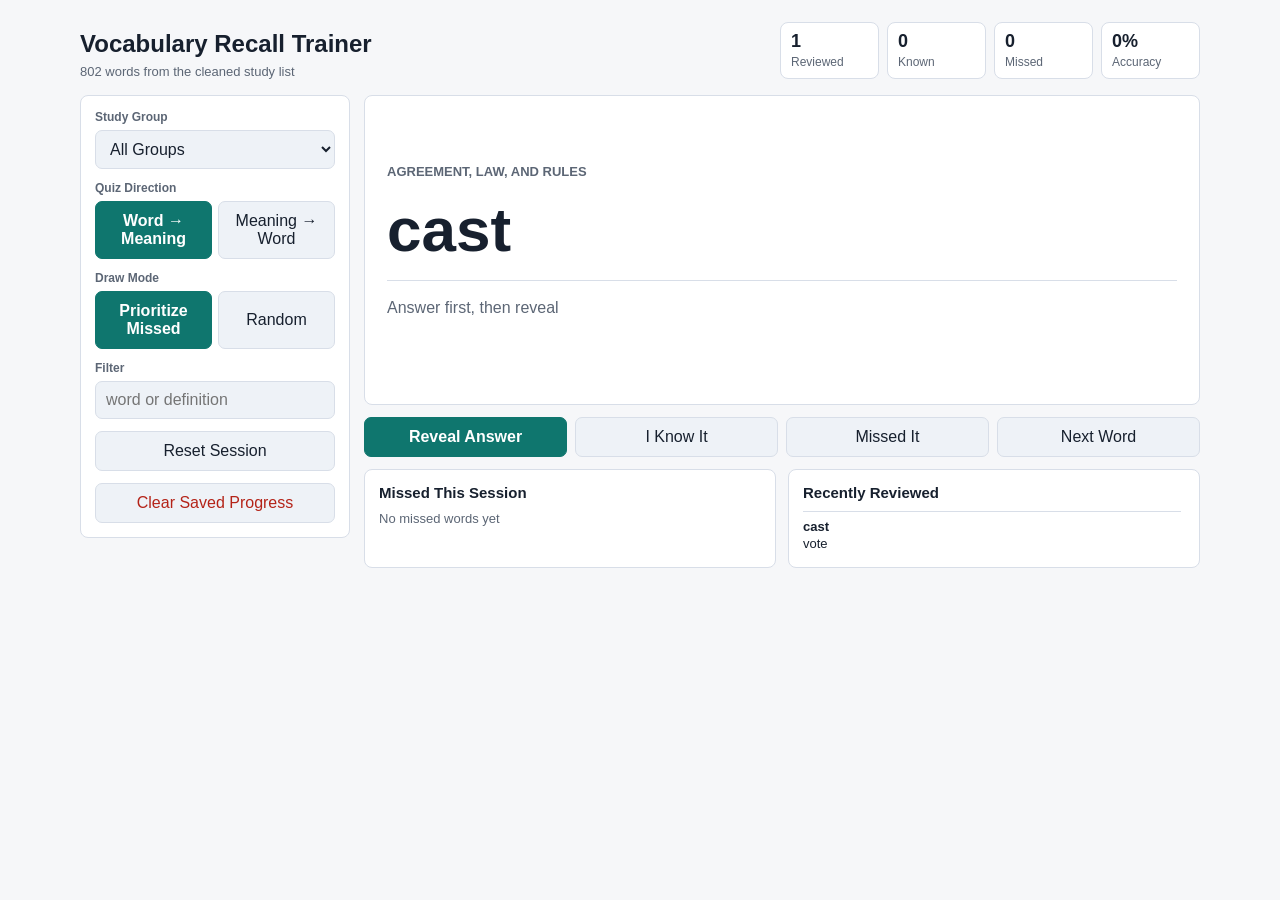
==== vocab-quiz.html @ c514a362 "Publish vocabulary recall trainer and link portfolio demo" ====
<!doctype html>
<html lang="en">
<head>
  <meta charset="utf-8">
  <meta name="viewport" content="width=device-width, initial-scale=1">
  <title>Vocabulary Recall Trainer</title>
  <style>
    :root {
      color-scheme: light dark;
      --bg: light-dark(#f6f7f9, #111318);
      --panel: light-dark(#ffffff, #191d24);
      --panel-2: light-dark(#eef2f7, #232936);
      --text: light-dark(#17202e, #edf1f7);
      --muted: light-dark(#5c6675, #a9b2c1);
      --border: light-dark(#d8dee8, #343c4c);
      --accent: light-dark(#0f766e, #2dd4bf);
      --accent-strong: light-dark(#115e59, #5eead4);
      --danger: light-dark(#b42318, #ff8a80);
      --ok: light-dark(#15803d, #86efac);
      font-family: Arial, Helvetica, sans-serif;
    }
    * { box-sizing: border-box; }
    body {
      margin: 0;
      background: var(--bg);
      color: var(--text);
      min-height: 100vh;
    }
    .app {
      width: min(1120px, calc(100vw - 28px));
      margin: 0 auto;
      padding: 22px 0 28px;
    }
    header {
      display: flex;
      align-items: end;
      justify-content: space-between;
      gap: 16px;
      margin-bottom: 16px;
    }
    h1 {
      margin: 0;
      font-size: 24px;
      line-height: 1.2;
      letter-spacing: 0;
    }
    .sub {
      margin-top: 5px;
      color: var(--muted);
      font-size: 13px;
    }
    .stats {
      display: grid;
      grid-template-columns: repeat(4, minmax(76px, 1fr));
      gap: 8px;
      min-width: min(420px, 100%);
    }
    .stat {
      background: var(--panel);
      border: 1px solid var(--border);
      border-radius: 8px;
      padding: 9px 10px;
    }
    .stat b {
      display: block;
      font-size: 18px;
      line-height: 1.1;
    }
    .stat span {
      display: block;
      margin-top: 3px;
      font-size: 12px;
      color: var(--muted);
    }
    .layout {
      display: grid;
      grid-template-columns: 270px 1fr;
      gap: 14px;
      align-items: start;
    }
    .panel {
      background: var(--panel);
      border: 1px solid var(--border);
      border-radius: 8px;
      padding: 14px;
    }
    .controls {
      display: grid;
      gap: 12px;
    }
    label {
      display: block;
      font-size: 12px;
      font-weight: 700;
      color: var(--muted);
      margin-bottom: 6px;
    }
    select, input {
      width: 100%;
      border: 1px solid var(--border);
      background: var(--panel-2);
      color: var(--text);
      border-radius: 7px;
      padding: 9px 10px;
      font: inherit;
    }
    .segmented {
      display: grid;
      grid-template-columns: 1fr 1fr;
      gap: 6px;
    }
    button {
      border: 1px solid var(--border);
      background: var(--panel-2);
      color: var(--text);
      border-radius: 7px;
      padding: 10px 12px;
      font: inherit;
      cursor: pointer;
      min-height: 40px;
    }
    button:hover { border-color: var(--accent); }
    button.active {
      background: var(--accent);
      border-color: var(--accent);
      color: #ffffff;
      font-weight: 700;
    }
    .primary {
      background: var(--accent);
      border-color: var(--accent);
      color: #ffffff;
      font-weight: 700;
    }
    .danger { color: var(--danger); }
    .good { color: var(--ok); }
    .quiz {
      min-height: 440px;
      display: grid;
      gap: 12px;
    }
    .card-main {
      background: var(--panel);
      border: 1px solid var(--border);
      border-radius: 8px;
      padding: 22px;
      min-height: 310px;
      display: grid;
      align-content: center;
      gap: 18px;
    }
    .group {
      color: var(--muted);
      font-size: 13px;
      font-weight: 700;
      text-transform: uppercase;
    }
    .prompt {
      font-size: clamp(30px, 6vw, 62px);
      line-height: 1.05;
      font-weight: 800;
      overflow-wrap: anywhere;
    }
    .prompt.definition {
      font-size: clamp(22px, 3.2vw, 34px);
      line-height: 1.25;
      font-weight: 760;
    }
    .answer {
      border-top: 1px solid var(--border);
      padding-top: 16px;
      color: var(--text);
      font-size: 22px;
      line-height: 1.35;
      min-height: 56px;
      overflow-wrap: anywhere;
    }
    .answer.hidden {
      color: var(--muted);
      font-size: 16px;
    }
    .actions {
      display: grid;
      grid-template-columns: repeat(4, 1fr);
      gap: 8px;
    }
    .history {
      display: grid;
      grid-template-columns: 1fr 1fr;
      gap: 12px;
    }
    .mini h2 {
      margin: 0 0 10px;
      font-size: 15px;
    }
    .list {
      display: grid;
      gap: 6px;
      max-height: 210px;
      overflow: auto;
      padding-right: 4px;
    }
    .item {
      border-top: 1px solid var(--border);
      padding-top: 6px;
      font-size: 13px;
      line-height: 1.35;
    }
    .item b { display: block; }
    .empty {
      color: var(--muted);
      font-size: 13px;
    }
    @media (max-width: 760px) {
      header { display: grid; }
      .stats { grid-template-columns: repeat(2, 1fr); }
      .layout { grid-template-columns: 1fr; }
      .actions { grid-template-columns: 1fr 1fr; }
      .history { grid-template-columns: 1fr; }
      .card-main { padding: 18px; }
    }
  </style>
</head>
<body>
  <main class="app">
    <header>
      <div>
        <h1>Vocabulary Recall Trainer</h1>
        <div class="sub"><span id="deckCount"></span> words from the cleaned study list</div>
      </div>
      <section class="stats" aria-label="Session stats">
        <div class="stat"><b id="seenCount">0</b><span>Reviewed</span></div>
        <div class="stat"><b id="knownCount">0</b><span>Known</span></div>
        <div class="stat"><b id="missedCount">0</b><span>Missed</span></div>
        <div class="stat"><b id="accuracy">0%</b><span>Accuracy</span></div>
      </section>
    </header>
    <section class="layout">
      <aside class="panel controls">
        <div>
          <label for="groupSelect">Study Group</label>
          <select id="groupSelect"></select>
        </div>
        <div>
          <label>Quiz Direction</label>
          <div class="segmented">
            <button type="button" id="modeWord" class="active">Word → Meaning</button>
            <button type="button" id="modeDef">Meaning → Word</button>
          </div>
        </div>
        <div>
          <label>Draw Mode</label>
          <div class="segmented">
            <button type="button" id="drawWeak" class="active">Prioritize Missed</button>
            <button type="button" id="drawRandom">Random</button>
          </div>
        </div>
        <div>
          <label for="searchBox">Filter</label>
          <input id="searchBox" type="search" placeholder="word or definition">
        </div>
        <button type="button" id="resetSession">Reset Session</button>
        <button type="button" id="resetMemory" class="danger">Clear Saved Progress</button>
      </aside>
      <section class="quiz">
        <article class="card-main" aria-live="polite">
          <div class="group" id="currentGroup"></div>
          <div class="prompt" id="promptText"></div>
          <div class="answer hidden" id="answerText">Answer first, then reveal</div>
        </article>
        <div class="actions">
          <button type="button" id="showAnswer" class="primary">Reveal Answer</button>
          <button type="button" id="knowBtn">I Know It</button>
          <button type="button" id="missBtn">Missed It</button>
          <button type="button" id="nextBtn">Next Word</button>
        </div>
        <section class="history">
          <div class="panel mini">
            <h2>Missed This Session</h2>
            <div class="list" id="missedList"></div>
          </div>
          <div class="panel mini">
            <h2>Recently Reviewed</h2>
            <div class="list" id="recentList"></div>
          </div>
        </section>
      </section>
    </section>
  </main>
  <script>
    const WORDS = [{"group":"Agreement, Law, And Rules","word":"accommodation","definition":"compromise","original":""},{"group":"Agreement, Law, And Rules","word":"acquit","definition":"declare not guilty","original":""},{"group":"Agreement, Law, And Rules","word":"approbation","definition":"approval; praise","original":""},{"group":"Agreement, Law, And Rules","word":"breach","definition":"disobey","original":""},{"group":"Agreement, Law, And Rules","word":"cast","definition":"vote","original":""},{"group":"Agreement, Law, And Rules","word":"concede","definition":"admit","original":""},{"group":"Agreement, Law, And Rules","word":"condone","definition":"forgive","original":""},{"group":"Agreement, Law, And Rules","word":"consensus","definition":"general agreement","original":""},{"group":"Agreement, Law, And Rules","word":"default","definition":"failure to act; preset option","original":""},{"group":"Agreement, Law, And Rules","word":"enactment","definition":"passing into law; performance","original":""},{"group":"Agreement, Law, And Rules","word":"illicit","definition":"illegal","original":""},{"group":"Agreement, Law, And Rules","word":"infraction","definition":"violation; breach","original":""},{"group":"Agreement, Law, And Rules","word":"levy","definition":"impose or collect a tax","original":""},{"group":"Agreement, Law, And Rules","word":"mandate","definition":"official order; authority","original":""},{"group":"Agreement, Law, And Rules","word":"perpetrate","definition":"commit crime","original":""},{"group":"Agreement, Law, And Rules","word":"prescribe","definition":"order; recommend officially","original":""},{"group":"Agreement, Law, And Rules","word":"ratify","definition":"formally approve","original":""},{"group":"Agreement, Law, And Rules","word":"reprieve","definition":"temporary relief; delay of punishment","original":""},{"group":"Agreement, Law, And Rules","word":"seditious","definition":"inciting rebellion","original":""},{"group":"Agreement, Law, And Rules","word":"signatory","definition":"signer","original":""},{"group":"Agreement, Law, And Rules","word":"suffrage","definition":"voting right","original":""},{"group":"Agreement, Law, And Rules","word":"transgression","definition":"violation; offense","original":""},{"group":"Agreement, Law, And Rules","word":"treason","definition":"betrayal of one's country","original":""},{"group":"Agreement, Law, And Rules","word":"warrant","definition":"justify; authorization","original":""},{"group":"Appearance, Sound, And Senses","word":"bosom","definition":"chest","original":""},{"group":"Appearance, Sound, And Senses","word":"brow","definition":"forehead; edge of a hill","original":""},{"group":"Appearance, Sound, And Senses","word":"countenance","definition":"face","original":""},{"group":"Appearance, Sound, And Senses","word":"dainty","definition":"delicate and tiny","original":""},{"group":"Appearance, Sound, And Senses","word":"deface","definition":"destroy face","original":""},{"group":"Appearance, Sound, And Senses","word":"delectable","definition":"delicious","original":""},{"group":"Appearance, Sound, And Senses","word":"downy","definition":"fluffy","original":""},{"group":"Appearance, Sound, And Senses","word":"dulcet","definition":"melodic","original":""},{"group":"Appearance, Sound, And Senses","word":"dusky","definition":"dim","original":""},{"group":"Appearance, Sound, And Senses","word":"fragrant","definition":"redolent","original":""},{"group":"Appearance, Sound, And Senses","word":"lurid","definition":"shocking; sensational; vivid","original":""},{"group":"Appearance, Sound, And Senses","word":"olfactory","definition":"about nose","original":""},{"group":"Appearance, Sound, And Senses","word":"palpable","definition":"perceivable","original":""},{"group":"Appearance, Sound, And Senses","word":"pungent","definition":"sharp-smelling or sharp-tasting","original":""},{"group":"Appearance, Sound, And Senses","word":"shaggy","definition":"fluffy/untidy","original":""},{"group":"Appearance, Sound, And Senses","word":"sonorous","definition":"deep and resonant","original":""},{"group":"Appearance, Sound, And Senses","word":"spindly","definition":"long, thin, and weak","original":""},{"group":"Appearance, Sound, And Senses","word":"striking","definition":"attractive","original":""},{"group":"Appearance, Sound, And Senses","word":"stroke","definition":"try/touch/draw","original":""},{"group":"Appearance, Sound, And Senses","word":"subtle","definition":"delicate; not obvious","original":""},{"group":"Appearance, Sound, And Senses","word":"tactile","definition":"tangible","original":""},{"group":"Appearance, Sound, And Senses","word":"telegenic","definition":"attractive on television","original":""},{"group":"Appearance, Sound, And Senses","word":"viscous","definition":"sticky","original":""},{"group":"Character And Behavior","word":"appropriate","definition":"suitable; take for one's own","original":""},{"group":"Character And Behavior","word":"apt","definition":"likely; suitable","original":""},{"group":"Character And Behavior","word":"bedraggled","definition":"wet, limp, and untidy","original":""},{"group":"Character And Behavior","word":"boorish","definition":"rude","original":""},{"group":"Character And Behavior","word":"candor","definition":"honesty; frankness","original":""},{"group":"Character And Behavior","word":"capricious","definition":"random","original":""},{"group":"Character And Behavior","word":"cavalier","definition":"dismissive; offhand","original":""},{"group":"Character And Behavior","word":"complacent","definition":"self-satisfied; uncritically confident","original":""},{"group":"Character And Behavior","word":"conscientious","definition":"responsible","original":""},{"group":"Character And Behavior","word":"docile","definition":"easily managed; submissive","original":""},{"group":"Character And Behavior","word":"fallacy","definition":"fault","original":""},{"group":"Character And Behavior","word":"foible","definition":"fault","original":""},{"group":"Character And Behavior","word":"forthrightness","definition":"directness; honesty","original":""},{"group":"Character And Behavior","word":"gallant","definition":"brave","original":""},{"group":"Character And Behavior","word":"haphazard","definition":"random; disorderly","original":""},{"group":"Character And Behavior","word":"intrepid","definition":"brave","original":""},{"group":"Character And Behavior","word":"obdurate","definition":"stubborn","original":""},{"group":"Character And Behavior","word":"offhand","definition":"casual","original":""},{"group":"Character And Behavior","word":"pesky","definition":"annoying","original":""},{"group":"Character And Behavior","word":"pragmatic","definition":"practical","original":""},{"group":"Character And Behavior","word":"punctilious","definition":"meticulous","original":""},{"group":"Character And Behavior","word":"rash","definition":"reckless; skin eruption","original":""},{"group":"Character And Behavior","word":"recalcitrant","definition":"stubbornly resistant","original":""},{"group":"Character And Behavior","word":"reticent","definition":"reserved; quiet","original":""},{"group":"Character And Behavior","word":"self-effacement","definition":"humble","original":""},{"group":"Character And Behavior","word":"sensible","definition":"practical; reasonable","original":""},{"group":"Character And Behavior","word":"slovenly","definition":"untidy","original":""},{"group":"Character And Behavior","word":"stalwart","definition":"reliable","original":""},{"group":"Character And Behavior","word":"supercilious","definition":"arrogant","original":""},{"group":"Character And Behavior","word":"tenable","definition":"defensible; reasonable","original":""},{"group":"Character And Behavior","word":"torpid","definition":"sluggish","original":""},{"group":"Character And Behavior","word":"valiant","definition":"brave","original":""},{"group":"Criticism, Mockery, And Conflict","word":"animosity","definition":"enmity","original":""},{"group":"Criticism, Mockery, And Conflict","word":"banter","definition":"joke","original":""},{"group":"Criticism, Mockery, And Conflict","word":"brawl","definition":"fight","original":""},{"group":"Criticism, Mockery, And Conflict","word":"castigate","definition":"criticize","original":""},{"group":"Criticism, Mockery, And Conflict","word":"caustic","definition":"corrode/mean","original":""},{"group":"Criticism, Mockery, And Conflict","word":"censure","definition":"blame","original":""},{"group":"Criticism, Mockery, And Conflict","word":"decry","definition":"denounce","original":""},{"group":"Criticism, Mockery, And Conflict","word":"denigrate","definition":"belittle","original":""},{"group":"Criticism, Mockery, And Conflict","word":"deride","definition":"mock","original":""},{"group":"Criticism, Mockery, And Conflict","word":"detractor","definition":"critic; disparager","original":""},{"group":"Criticism, Mockery, And Conflict","word":"disparage","definition":"belittle","original":""},{"group":"Criticism, Mockery, And Conflict","word":"dwarf","definition":"belittle","original":""},{"group":"Criticism, Mockery, And Conflict","word":"feud","definition":"hatred","original":""},{"group":"Criticism, Mockery, And Conflict","word":"nemesis","definition":"opponent","original":""},{"group":"Criticism, Mockery, And Conflict","word":"pan","definition":"criticize","original":""},{"group":"Criticism, Mockery, And Conflict","word":"parody","definition":"mimic","original":""},{"group":"Criticism, Mockery, And Conflict","word":"pun","definition":"two in one","original":""},{"group":"Criticism, Mockery, And Conflict","word":"rebuke","definition":"reprimand/blame","original":""},{"group":"Criticism, Mockery, And Conflict","word":"repulse","definition":"drive back; disgust","original":""},{"group":"Criticism, Mockery, And Conflict","word":"satire","definition":"sarcastic","original":""},{"group":"Criticism, Mockery, And Conflict","word":"scathing","definition":"harsh; severe","original":""},{"group":"Criticism, Mockery, And Conflict","word":"sordid","definition":"dirty; morally low","original":""},{"group":"Criticism, Mockery, And Conflict","word":"stricture","definition":"restriction; severe criticism","original":""},{"group":"Deceit, Secrecy, And Artificiality","word":"artifice","definition":"contrivance","original":""},{"group":"Deceit, Secrecy, And Artificiality","word":"belie","definition":"contradict; give a false impression","original":""},{"group":"Deceit, Secrecy, And Artificiality","word":"bionic","definition":"artificial device to simulate animal biology","original":""},{"group":"Deceit, Secrecy, And Artificiality","word":"clandestine","definition":"secretive","original":""},{"group":"Deceit, Secrecy, And Artificiality","word":"contrived","definition":"artificial; forced","original":"contived"},{"group":"Deceit, Secrecy, And Artificiality","word":"counterfeit","definition":"fake","original":""},{"group":"Deceit, Secrecy, And Artificiality","word":"devious","definition":"sly","original":""},{"group":"Deceit, Secrecy, And Artificiality","word":"dupe","definition":"trick; deceive","original":""},{"group":"Deceit, Secrecy, And Artificiality","word":"feign","definition":"fake","original":""},{"group":"Deceit, Secrecy, And Artificiality","word":"fictitious","definition":"fictional","original":""},{"group":"Deceit, Secrecy, And Artificiality","word":"finesse","definition":"trick","original":"finess"},{"group":"Deceit, Secrecy, And Artificiality","word":"forge","definition":"fake","original":""},{"group":"Deceit, Secrecy, And Artificiality","word":"gimmick","definition":"trick; attention-getting device","original":""},{"group":"Deceit, Secrecy, And Artificiality","word":"guile","definition":"deceitful cleverness","original":""},{"group":"Deceit, Secrecy, And Artificiality","word":"hoax","definition":"lie","original":""},{"group":"Deceit, Secrecy, And Artificiality","word":"knack","definition":"trick","original":""},{"group":"Deceit, Secrecy, And Artificiality","word":"spurious","definition":"fake","original":""},{"group":"Deceit, Secrecy, And Artificiality","word":"surreptitious","definition":"secretly","original":""},{"group":"Deceit, Secrecy, And Artificiality","word":"ulterior","definition":"hidden","original":""},{"group":"Deceit, Secrecy, And Artificiality","word":"weep","definition":"fake weep","original":"beweep"},{"group":"Desire, Appeal, And Motivation","word":"allure","definition":"attract","original":""},{"group":"Desire, Appeal, And Motivation","word":"beckon","definition":"summon","original":""},{"group":"Desire, Appeal, And Motivation","word":"covet","definition":"want","original":""},{"group":"Desire, Appeal, And Motivation","word":"enthralling","definition":"attracting","original":""},{"group":"Desire, Appeal, And Motivation","word":"entice","definition":"attract","original":""},{"group":"Desire, Appeal, And Motivation","word":"entreat","definition":"beg","original":""},{"group":"Desire, Appeal, And Motivation","word":"exhilarate","definition":"excite","original":""},{"group":"Desire, Appeal, And Motivation","word":"impetus","definition":"motivation","original":""},{"group":"Desire, Appeal, And Motivation","word":"implore","definition":"beg","original":""},{"group":"Desire, Appeal, And Motivation","word":"mesmerizing","definition":"attracting","original":""},{"group":"Desire, Appeal, And Motivation","word":"prime","definition":"stimulate","original":""},{"group":"Desire, Appeal, And Motivation","word":"spur","definition":"stimulate","original":""},{"group":"Desire, Appeal, And Motivation","word":"whet","definition":"sharpen; stimulate","original":""},{"group":"Desire, Appeal, And Motivation","word":"yearn","definition":"longing","original":""},{"group":"Emotion And Temperament","word":"allay","definition":"calm; relieve","original":""},{"group":"Emotion And Temperament","word":"ardent","definition":"passionate; fervent","original":""},{"group":"Emotion And Temperament","word":"bliss","definition":"happiness; pleasure","original":""},{"group":"Emotion And Temperament","word":"consternation","definition":"fear","original":""},{"group":"Emotion And Temperament","word":"convivial","definition":"joyful","original":""},{"group":"Emotion And Temperament","word":"daze","definition":"zone out","original":""},{"group":"Emotion And Temperament","word":"demonstrative","definition":"openly showing feeling","original":""},{"group":"Emotion And Temperament","word":"discontent","definition":"dissatisfied","original":""},{"group":"Emotion And Temperament","word":"dishearten","definition":"disappoint","original":""},{"group":"Emotion And Temperament","word":"equanimity","definition":"calm","original":""},{"group":"Emotion And Temperament","word":"fervent","definition":"passionate","original":""},{"group":"Emotion And Temperament","word":"foreboding","definition":"sense of coming trouble","original":""},{"group":"Emotion And Temperament","word":"gratification","definition":"satisfaction; pleasure","original":""},{"group":"Emotion And Temperament","word":"grogginess","definition":"drowsiness; dazed feeling","original":""},{"group":"Emotion And Temperament","word":"instill","definition":"gradually implant an idea or feeling","original":""},{"group":"Emotion And Temperament","word":"jaded","definition":"tired","original":""},{"group":"Emotion And Temperament","word":"livid","definition":"furious","original":""},{"group":"Emotion And Temperament","word":"mirth","definition":"happiness","original":""},{"group":"Emotion And Temperament","word":"penitent","definition":"repentant; remorseful","original":""},{"group":"Emotion And Temperament","word":"qualm","definition":"worry","original":""},{"group":"Emotion And Temperament","word":"reverence","definition":"awe","original":""},{"group":"Emotion And Temperament","word":"ruefully","definition":"sadly","original":""},{"group":"Emotion And Temperament","word":"sentiment","definition":"point of view/emotion","original":""},{"group":"Emotion And Temperament","word":"solace","definition":"comfort","original":""},{"group":"Emotion And Temperament","word":"stupor","definition":"coma","original":""},{"group":"Emotion And Temperament","word":"temperament","definition":"disposition","original":""},{"group":"Emotion And Temperament","word":"tinge","definition":"slight trace of color or feeling","original":""},{"group":"Emotion And Temperament","word":"weary","definition":"tired","original":""},{"group":"Emotion And Temperament","word":"wretched","definition":"sad","original":""},{"group":"Emotion And Temperament","word":"zeal","definition":"passion","original":""},{"group":"General Study Words","word":"adverse","definition":"disadvantageous","original":""},{"group":"General Study Words","word":"agent","definition":"active substance; representative","original":""},{"group":"General Study Words","word":"akin","definition":"similar","original":""},{"group":"General Study Words","word":"assimilate","definition":"absorb; integrate","original":""},{"group":"General Study Words","word":"averse","definition":"strongly opposed","original":""},{"group":"General Study Words","word":"balmy","definition":"gentle","original":""},{"group":"General Study Words","word":"banal","definition":"ordinary; clichéd","original":""},{"group":"General Study Words","word":"bask","definition":"shower/enjoy","original":""},{"group":"General Study Words","word":"behold","definition":"see","original":""},{"group":"General Study Words","word":"benign","definition":"gentle","original":""},{"group":"General Study Words","word":"bland","definition":"boring","original":""},{"group":"General Study Words","word":"blatantly","definition":"openly; obviously","original":""},{"group":"General Study Words","word":"blemish","definition":"taint","original":""},{"group":"General Study Words","word":"boast","definition":"brag; possess proudly","original":""},{"group":"General Study Words","word":"bound","definition":"heading toward; certain to","original":""},{"group":"General Study Words","word":"captivity","definition":"locked","original":""},{"group":"General Study Words","word":"categorical","definition":"absolute","original":""},{"group":"General Study Words","word":"catharsis","definition":"emotional release","original":""},{"group":"General Study Words","word":"cathartic","definition":"emotionally cleansing; purgative","original":"catharic"},{"group":"General Study Words","word":"cede","definition":"relinquish","original":""},{"group":"General Study Words","word":"chafe","definition":"rub painfully; irritate","original":""},{"group":"General Study Words","word":"coagulate","definition":"freeze","original":""},{"group":"General Study Words","word":"compact","definition":"tightly connected","original":""},{"group":"General Study Words","word":"concerted","definition":"coordinated; jointly planned","original":""},{"group":"General Study Words","word":"conciliatory","definition":"intended to placate","original":"concillatory"},{"group":"General Study Words","word":"courtship","definition":"wooing","original":""},{"group":"General Study Words","word":"crisscross","definition":"crossmoving","original":""},{"group":"General Study Words","word":"crude","definition":"raw","original":""},{"group":"General Study Words","word":"cuisine","definition":"style of cooking","original":""},{"group":"General Study Words","word":"daunting","definition":"frightening","original":""},{"group":"General Study Words","word":"deed","definition":"action","original":""},{"group":"General Study Words","word":"demur","definition":"argue against","original":""},{"group":"General Study Words","word":"depression","definition":"pit","original":""},{"group":"General Study Words","word":"derivative","definition":"imitative; derived from another source","original":"derivtive"},{"group":"General Study Words","word":"descry","definition":"see","original":""},{"group":"General Study Words","word":"desultory","definition":"aimless","original":""},{"group":"General Study Words","word":"deter","definition":"scare","original":""},{"group":"General Study Words","word":"diabolical","definition":"devil-like","original":""},{"group":"General Study Words","word":"diametrically","definition":"oppositely","original":""},{"group":"General Study Words","word":"disconcerting","definition":"unnerving/perplexing","original":""},{"group":"General Study Words","word":"disinterested","definition":"fair","original":""},{"group":"General Study Words","word":"disparate","definition":"different","original":""},{"group":"General Study Words","word":"dissension","definition":"disagreement; conflict","original":"dissention"},{"group":"General Study Words","word":"dissenter","definition":"one who disagrees","original":""},{"group":"General Study Words","word":"distinction","definition":"difference","original":""},{"group":"General Study Words","word":"douse","definition":"extinguish","original":""},{"group":"General Study Words","word":"downplay","definition":"make seem less important","original":""},{"group":"General Study Words","word":"doze","definition":"nap","original":""},{"group":"General Study Words","word":"dreadful","definition":"frightening","original":""},{"group":"General Study Words","word":"drowse","definition":"doze","original":""},{"group":"General Study Words","word":"dully","definition":"in a dull manner","original":""},{"group":"General Study Words","word":"duly","definition":"appropriately","original":""},{"group":"General Study Words","word":"eccentric","definition":"strange; unusual","original":""},{"group":"General Study Words","word":"eclectic","definition":"deriving ideas from a wide range","original":""},{"group":"General Study Words","word":"eclipse","definition":"dim","original":""},{"group":"General Study Words","word":"elapse","definition":"flow","original":""},{"group":"General Study Words","word":"encroachment","definition":"gradual intrusion","original":"enroachment"},{"group":"General Study Words","word":"enliven","definition":"make interesting","original":""},{"group":"General Study Words","word":"ensconce","definition":"settle","original":""},{"group":"General Study Words","word":"episodic","definition":"occurring in episodes","original":""},{"group":"General Study Words","word":"epitomize","definition":"typical","original":"eptomize"},{"group":"General Study Words","word":"esoteric","definition":"abstruse/profound","original":""},{"group":"General Study Words","word":"estrangement","definition":"isolate/exclude","original":""},{"group":"General Study Words","word":"ethos","definition":"spirit","original":""},{"group":"General Study Words","word":"evince","definition":"show clearly","original":""},{"group":"General Study Words","word":"evocative","definition":"bringing memories or feelings to mind","original":""},{"group":"General Study Words","word":"exacting","definition":"demanding; strict","original":""},{"group":"General Study Words","word":"exile","definition":"banish","original":""},{"group":"General Study Words","word":"exorbitant","definition":"too high","original":""},{"group":"General Study Words","word":"explicable","definition":"explainable","original":""},{"group":"General Study Words","word":"exponent","definition":"proponent","original":""},{"group":"General Study Words","word":"extort","definition":"ransom","original":""},{"group":"General Study Words","word":"extraneous","definition":"irrelevant","original":""},{"group":"General Study Words","word":"extravagant","definition":"excessive; wasteful","original":""},{"group":"General Study Words","word":"facetious","definition":"joking","original":""},{"group":"General Study Words","word":"fateful","definition":"momentous","original":""},{"group":"General Study Words","word":"feat","definition":"achievement","original":""},{"group":"General Study Words","word":"fecal","definition":"relating to feces","original":""},{"group":"General Study Words","word":"felicitous","definition":"fitting","original":""},{"group":"General Study Words","word":"foreground","definition":"emphasize","original":""},{"group":"General Study Words","word":"forgo","definition":"waive","original":""},{"group":"General Study Words","word":"founder","definition":"fail/drown","original":""},{"group":"General Study Words","word":"frigid","definition":"very cold; unemotional","original":""},{"group":"General Study Words","word":"frivolous","definition":"lacking seriousness","original":""},{"group":"General Study Words","word":"fume","definition":"vapor; rage","original":""},{"group":"General Study Words","word":"garner","definition":"glean","original":""},{"group":"General Study Words","word":"generic","definition":"general; not specific","original":""},{"group":"General Study Words","word":"grandiose","definition":"ostentatious/pompous","original":""},{"group":"General Study Words","word":"granted","definition":"although","original":""},{"group":"General Study Words","word":"groom","definition":"tidy up","original":""},{"group":"General Study Words","word":"grudgingly","definition":"unwillingly/reluctantcly","original":""},{"group":"General Study Words","word":"gush","definition":"flood","original":""},{"group":"General Study Words","word":"harbinger","definition":"omen","original":""},{"group":"General Study Words","word":"heed","definition":"attention/conform","original":""},{"group":"General Study Words","word":"hermit","definition":"hider","original":""},{"group":"General Study Words","word":"hew","definition":"cut/carve","original":""},{"group":"General Study Words","word":"hew out","definition":"create","original":""},{"group":"General Study Words","word":"holistic","definition":"overall","original":""},{"group":"General Study Words","word":"hone","definition":"sharpen","original":""},{"group":"General Study Words","word":"hush","definition":"quiet","original":""},{"group":"General Study Words","word":"idiosyncratic","definition":"unique","original":""},{"group":"General Study Words","word":"imbibe","definition":"absorb","original":""},{"group":"General Study Words","word":"immaterial","definition":"unimportant","original":""},{"group":"General Study Words","word":"impervious","definition":"not affected by; not allowing through","original":""},{"group":"General Study Words","word":"implausible","definition":"unbelievable","original":""},{"group":"General Study Words","word":"importunate","definition":"annoyingly persistent","original":""},{"group":"General Study Words","word":"impugn","definition":"doubt","original":""},{"group":"General Study Words","word":"impulsive","definition":"rushing","original":""},{"group":"General Study Words","word":"inadvertently","definition":"unintentionally","original":""},{"group":"General Study Words","word":"inarticulate","definition":"speak unclearly","original":""},{"group":"General Study Words","word":"inception","definition":"start","original":""},{"group":"General Study Words","word":"incessantly","definition":"continuously","original":""},{"group":"General Study Words","word":"indisputable","definition":"undebatable","original":""},{"group":"General Study Words","word":"induction","definition":"formal introduction; inference","original":""},{"group":"General Study Words","word":"ineluctable","definition":"unavoidable","original":""},{"group":"General Study Words","word":"inexorably","definition":"heartlessly/unstoppable","original":""},{"group":"General Study Words","word":"infuse","definition":"fill in","original":""},{"group":"General Study Words","word":"ingenuity","definition":"creativity","original":""},{"group":"General Study Words","word":"ingenuous","definition":"naïve","original":""},{"group":"General Study Words","word":"inherently","definition":"in nature","original":""},{"group":"General Study Words","word":"inquisitive","definition":"curious","original":""},{"group":"General Study Words","word":"instigator","definition":"stimulator","original":""},{"group":"General Study Words","word":"insular","definition":"isolate","original":""},{"group":"General Study Words","word":"intact","definition":"complete","original":""},{"group":"General Study Words","word":"inter","definition":"bury","original":""},{"group":"General Study Words","word":"intercede","definition":"mediate","original":""},{"group":"General Study Words","word":"interject","definition":"interrupt with a remark","original":""},{"group":"General Study Words","word":"interpolate","definition":"insert; estimate between known points","original":""},{"group":"General Study Words","word":"intoxication","definition":"drunkenness; strong excitement","original":""},{"group":"General Study Words","word":"intrinsic","definition":"born with","original":""},{"group":"General Study Words","word":"inure","definition":"become accustomed to","original":""},{"group":"General Study Words","word":"irritable","definition":"easy to get angry","original":""},{"group":"General Study Words","word":"jibe","definition":"agree; fit; mocking remark","original":""},{"group":"General Study Words","word":"kindred","definition":"similar","original":""},{"group":"General Study Words","word":"lank","definition":"skinny","original":""},{"group":"General Study Words","word":"lap","definition":"pat","original":""},{"group":"General Study Words","word":"lash","definition":"strike; whip; tie","original":""},{"group":"General Study Words","word":"latch","definition":"grasp","original":""},{"group":"General Study Words","word":"latent","definition":"potential","original":""},{"group":"General Study Words","word":"legislator","definition":"person who makes laws","original":""},{"group":"General Study Words","word":"lineament","definition":"distinctive feature; facial outline","original":""},{"group":"General Study Words","word":"listlessly","definition":"tiredly","original":""},{"group":"General Study Words","word":"lobby","definition":"persuade","original":""},{"group":"General Study Words","word":"lodging","definition":"temporal accommodation","original":""},{"group":"General Study Words","word":"loom","definition":"appear indistinctly; threaten","original":""},{"group":"General Study Words","word":"loquacious","definition":"elloquent","original":""},{"group":"General Study Words","word":"lore","definition":"myth","original":""},{"group":"General Study Words","word":"lush","definition":"exuberant","original":""},{"group":"General Study Words","word":"magnate","definition":"wealthy person","original":""},{"group":"General Study Words","word":"makeup","definition":"constitution","original":""},{"group":"General Study Words","word":"mania","definition":"frenzy","original":""},{"group":"General Study Words","word":"mannerism","definition":"habit","original":""},{"group":"General Study Words","word":"medial","definition":"middle","original":""},{"group":"General Study Words","word":"mercurial","definition":"variable","original":""},{"group":"General Study Words","word":"mettle","definition":"courage","original":""},{"group":"General Study Words","word":"mime","definition":"mimic","original":""},{"group":"General Study Words","word":"mimetic","definition":"mimic","original":""},{"group":"General Study Words","word":"minutely","definition":"carefully","original":""},{"group":"General Study Words","word":"mortify","definition":"embarrassed","original":""},{"group":"General Study Words","word":"motif","definition":"recurring idea or pattern","original":""},{"group":"General Study Words","word":"munificence","definition":"generosity","original":""},{"group":"General Study Words","word":"myopic","definition":"shortsighted; narrow-minded","original":""},{"group":"General Study Words","word":"nadir","definition":"lowest point","original":""},{"group":"General Study Words","word":"nascent","definition":"newly formed","original":""},{"group":"General Study Words","word":"nebulous","definition":"blurry","original":""},{"group":"General Study Words","word":"nondescript","definition":"normal","original":""},{"group":"General Study Words","word":"notably","definition":"especially","original":""},{"group":"General Study Words","word":"nuance","definition":"subtle difference","original":""},{"group":"General Study Words","word":"nuanced","definition":"carefully considered","original":""},{"group":"General Study Words","word":"nuisance","definition":"annoyance; bother","original":""},{"group":"General Study Words","word":"observant","definition":"watchful; attentive","original":""},{"group":"General Study Words","word":"obviate","definition":"make unnecessary","original":""},{"group":"General Study Words","word":"ostensibly","definition":"seemingly","original":""},{"group":"General Study Words","word":"outlandishly","definition":"oddly","original":""},{"group":"General Study Words","word":"outlook","definition":"point of view","original":""},{"group":"General Study Words","word":"overarching","definition":"comprehensive","original":""},{"group":"General Study Words","word":"overbearing","definition":"domineering","original":""},{"group":"General Study Words","word":"overblown","definition":"exaggerated","original":""},{"group":"General Study Words","word":"overlie","definition":"cover","original":""},{"group":"General Study Words","word":"oversee","definition":"invigilate","original":""},{"group":"General Study Words","word":"overwrought","definition":"over nervous","original":""},{"group":"General Study Words","word":"panacea","definition":"cure-all","original":""},{"group":"General Study Words","word":"paradigm","definition":"model; typical example","original":""},{"group":"General Study Words","word":"paragon","definition":"example","original":""},{"group":"General Study Words","word":"parochial","definition":"narrow","original":""},{"group":"General Study Words","word":"pastoral","definition":"countryside","original":"pastrol"},{"group":"General Study Words","word":"pathos","definition":"quality that evokes pity or sadness","original":""},{"group":"General Study Words","word":"paucity","definition":"lack","original":""},{"group":"General Study Words","word":"pedantic","definition":"nerdy","original":""},{"group":"General Study Words","word":"penchant","definition":"tendency","original":""},{"group":"General Study Words","word":"percolate","definition":"filter/osmosis","original":""},{"group":"General Study Words","word":"perfunctory","definition":"done with little care","original":""},{"group":"General Study Words","word":"persevere","definition":"persist","original":"perserve"},{"group":"General Study Words","word":"pertain","definition":"relate; apply","original":""},{"group":"General Study Words","word":"petrify","definition":"scared","original":""},{"group":"General Study Words","word":"pique","definition":"provoke","original":""},{"group":"General Study Words","word":"pitch","definition":"ground/throw","original":""},{"group":"General Study Words","word":"placate","definition":"appease","original":""},{"group":"General Study Words","word":"placebo","definition":"inactive treatment","original":""},{"group":"General Study Words","word":"plaint","definition":"complaint; lament","original":""},{"group":"General Study Words","word":"pledge","definition":"promise","original":""},{"group":"General Study Words","word":"poignant","definition":"deeply moving; touching","original":"poigant"},{"group":"General Study Words","word":"polymath","definition":"savant","original":""},{"group":"General Study Words","word":"posthumous","definition":"after death","original":""},{"group":"General Study Words","word":"potency","definition":"efficacy","original":""},{"group":"General Study Words","word":"potent","definition":"powerful","original":""},{"group":"General Study Words","word":"precedent","definition":"predated example","original":""},{"group":"General Study Words","word":"precipitate","definition":"cause suddenly; hasten","original":""},{"group":"General Study Words","word":"precipitous","definition":"steep","original":"precipitious"},{"group":"General Study Words","word":"precocious","definition":"premmatured","original":""},{"group":"General Study Words","word":"precursor","definition":"ancestor","original":""},{"group":"General Study Words","word":"preen","definition":"groom oneself; show off","original":""},{"group":"General Study Words","word":"prefatory","definition":"introductory; serving as a preface","original":"prefactory"},{"group":"General Study Words","word":"prefigure","definition":"foreshadow","original":""},{"group":"General Study Words","word":"premeditate","definition":"plan beforehand","original":"premediate"},{"group":"General Study Words","word":"preposterous","definition":"absurd","original":""},{"group":"General Study Words","word":"presage","definition":"omen","original":""},{"group":"General Study Words","word":"prescient","definition":"prophetic/farsighted","original":""},{"group":"General Study Words","word":"presumptuous","definition":"too bold; overstepping","original":""},{"group":"General Study Words","word":"primeval","definition":"primitive","original":"preimeval"},{"group":"General Study Words","word":"prodigal","definition":"wasteful","original":""},{"group":"General Study Words","word":"proffer","definition":"provide","original":""},{"group":"General Study Words","word":"project","definition":"predict","original":""},{"group":"General Study Words","word":"pronghorn","definition":"North American hoofed mammal","original":""},{"group":"General Study Words","word":"prosaic","definition":"boring/comman","original":""},{"group":"General Study Words","word":"prospect","definition":"potential","original":""},{"group":"General Study Words","word":"protrude","definition":"reach out","original":""},{"group":"General Study Words","word":"provincial","definition":"narrow-minded","original":""},{"group":"General Study Words","word":"prowl","definition":"sneak","original":""},{"group":"General Study Words","word":"queer","definition":"weird","original":""},{"group":"General Study Words","word":"quench","definition":"extinguish/douse","original":""},{"group":"General Study Words","word":"quintessential","definition":"typical","original":""},{"group":"General Study Words","word":"ramification","definition":"result","original":"ramificaition"},{"group":"General Study Words","word":"realm","definition":"domain","original":""},{"group":"General Study Words","word":"reckoning","definition":"calculating","original":""},{"group":"General Study Words","word":"recoup","definition":"regain/reimbursed","original":""},{"group":"General Study Words","word":"recreation","definition":"entertainment","original":""},{"group":"General Study Words","word":"register","definition":"show","original":""},{"group":"General Study Words","word":"relinquish","definition":"give up","original":"relingquish"},{"group":"General Study Words","word":"remediable","definition":"rectifiable","original":""},{"group":"General Study Words","word":"rendition","definition":"performance","original":""},{"group":"General Study Words","word":"renounce","definition":"give up","original":""},{"group":"General Study Words","word":"renunciation","definition":"give up","original":""},{"group":"General Study Words","word":"repine","definition":"complain; feel discontented","original":""},{"group":"General Study Words","word":"repose","definition":"rest","original":""},{"group":"General Study Words","word":"rescind","definition":"cancel","original":"recscind"},{"group":"General Study Words","word":"resigned","definition":"accepting something unpleasant","original":""},{"group":"General Study Words","word":"resourceful","definition":"clever; skillful","original":""},{"group":"General Study Words","word":"reverberate","definition":"echo","original":""},{"group":"General Study Words","word":"revolt","definition":"resist","original":""},{"group":"General Study Words","word":"righteousness","definition":"justice","original":""},{"group":"General Study Words","word":"rote","definition":"memorizing repetitively","original":""},{"group":"General Study Words","word":"salutary","definition":"beneficial; healthful","original":""},{"group":"General Study Words","word":"sanctuary","definition":"shield","original":"sancutuary"},{"group":"General Study Words","word":"sanguine","definition":"optimistic","original":""},{"group":"General Study Words","word":"saturate","definition":"soak","original":""},{"group":"General Study Words","word":"savvy","definition":"prudent","original":""},{"group":"General Study Words","word":"scrawl","definition":"doodle","original":""},{"group":"General Study Words","word":"seclusion","definition":"isolation","original":""},{"group":"General Study Words","word":"seep","definition":"ooze slowly","original":""},{"group":"General Study Words","word":"segregation","definition":"separation of groups","original":""},{"group":"General Study Words","word":"seminal","definition":"highly influential; original","original":""},{"group":"General Study Words","word":"sequester","definition":"quarantine","original":""},{"group":"General Study Words","word":"serene","definition":"peaceful","original":""},{"group":"General Study Words","word":"serpentine","definition":"sinuous","original":""},{"group":"General Study Words","word":"shorthand","definition":"quick notes","original":""},{"group":"General Study Words","word":"shrewd","definition":"sharp and clever; skillful","original":""},{"group":"General Study Words","word":"shroud","definition":"cover","original":""},{"group":"General Study Words","word":"singular","definition":"special","original":""},{"group":"General Study Words","word":"siphon","definition":"draw off through a tube; divert","original":""},{"group":"General Study Words","word":"skew","definition":"twist","original":""},{"group":"General Study Words","word":"slant","definition":"tendency","original":""},{"group":"General Study Words","word":"slapstick","definition":"physical, exaggerated comedy","original":""},{"group":"General Study Words","word":"slight","definition":"ignore","original":""},{"group":"General Study Words","word":"smudge","definition":"make dirty","original":""},{"group":"General Study Words","word":"snare","definition":"trap","original":""},{"group":"General Study Words","word":"snippet","definition":"cut","original":""},{"group":"General Study Words","word":"sociable","definition":"amiable","original":""},{"group":"General Study Words","word":"specious","definition":"seem true while not","original":""},{"group":"General Study Words","word":"speck","definition":"dots","original":""},{"group":"General Study Words","word":"spurt","definition":"explode","original":""},{"group":"General Study Words","word":"squander","definition":"waste","original":""},{"group":"General Study Words","word":"stamina","definition":"resilience","original":""},{"group":"General Study Words","word":"steep","definition":"immerse","original":""},{"group":"General Study Words","word":"sterol","definition":"type of organic lipid, such as cholesterol","original":""},{"group":"General Study Words","word":"stilted","definition":"rigid","original":""},{"group":"General Study Words","word":"straddle","definition":"sit or stand across","original":""},{"group":"General Study Words","word":"strain","definition":"melody/breed","original":""},{"group":"General Study Words","word":"strident","definition":"jarring","original":""},{"group":"General Study Words","word":"strike","definition":"hit; impress; reach suddenly","original":""},{"group":"General Study Words","word":"stringent","definition":"harsh; severe","original":""},{"group":"General Study Words","word":"strip","definition":"comic","original":""},{"group":"General Study Words","word":"submissiveness","definition":"conformity","original":""},{"group":"General Study Words","word":"subsume","definition":"included","original":""},{"group":"General Study Words","word":"succumb","definition":"yield; die from","original":""},{"group":"General Study Words","word":"suffice","definition":"be enough","original":""},{"group":"General Study Words","word":"sullenness","definition":"upset","original":"sulleness"},{"group":"General Study Words","word":"sultry","definition":"stifling","original":""},{"group":"General Study Words","word":"suspicion","definition":"doubt; mistrust","original":""},{"group":"General Study Words","word":"swoon","definition":"revel","original":""},{"group":"General Study Words","word":"teem","definition":"full of","original":""},{"group":"General Study Words","word":"tellingly","definition":"revealingly; significantly","original":""},{"group":"General Study Words","word":"tenacious","definition":"determined/clinging/retentive","original":""},{"group":"General Study Words","word":"tend","definition":"take care of","original":""},{"group":"General Study Words","word":"tenuous","definition":"uncertain","original":""},{"group":"General Study Words","word":"tepid","definition":"lukewarm/warmish","original":""},{"group":"General Study Words","word":"tint","definition":"colored","original":""},{"group":"General Study Words","word":"toggle","definition":"swap","original":""},{"group":"General Study Words","word":"toll","definition":"cost","original":""},{"group":"General Study Words","word":"torpor","definition":"sluggishness; inactivity","original":""},{"group":"General Study Words","word":"trample","definition":"step","original":""},{"group":"General Study Words","word":"transpire","definition":"happen; become known","original":""},{"group":"General Study Words","word":"trifling","definition":"trivial","original":"trifiling"},{"group":"General Study Words","word":"triteness/trite","definition":"cliché","original":""},{"group":"General Study Words","word":"trophic","definition":"nutritional","original":""},{"group":"General Study Words","word":"truncate","definition":"cut","original":""},{"group":"General Study Words","word":"tutelage","definition":"tutoring","original":""},{"group":"General Study Words","word":"unblemished","definition":"perfect","original":""},{"group":"General Study Words","word":"undulate","definition":"waving","original":""},{"group":"General Study Words","word":"unfettered","definition":"unrestricted","original":""},{"group":"General Study Words","word":"ungainly","definition":"awkward; clumsy","original":""},{"group":"General Study Words","word":"unobtrusive","definition":"unobvious","original":""},{"group":"General Study Words","word":"unravel","definition":"untangle","original":""},{"group":"General Study Words","word":"unwind","definition":"relax","original":""},{"group":"General Study Words","word":"upend","definition":"subvert","original":""},{"group":"General Study Words","word":"uproarious","definition":"noisy","original":""},{"group":"General Study Words","word":"upstart","definition":"parvenu/Arriviste","original":""},{"group":"General Study Words","word":"vacillate","definition":"waver; be indecisive","original":""},{"group":"General Study Words","word":"vaudeville","definition":"funny comedy","original":""},{"group":"General Study Words","word":"vaunt","definition":"brag","original":""},{"group":"General Study Words","word":"vehement","definition":"strong","original":""},{"group":"General Study Words","word":"vet","definition":"scrutinize","original":""},{"group":"General Study Words","word":"vibrant","definition":"active","original":""},{"group":"General Study Words","word":"vicariously","definition":"indirectly","original":""},{"group":"General Study Words","word":"vices","definition":"bad habits; immoral practices","original":""},{"group":"General Study Words","word":"visceral","definition":"instinctive; deeply felt","original":""},{"group":"General Study Words","word":"volition","definition":"will","original":""},{"group":"General Study Words","word":"volitional","definition":"done by choice; willful","original":"colitional"},{"group":"General Study Words","word":"warranted","definition":"necessary","original":""},{"group":"General Study Words","word":"wayward","definition":"headstrong","original":""},{"group":"General Study Words","word":"winding","definition":"sinuous","original":""},{"group":"General Study Words","word":"winnow","definition":"sift","original":""},{"group":"General Study Words","word":"withal","definition":"also","original":""},{"group":"General Study Words","word":"withstand","definition":"tolerate","original":""},{"group":"General Study Words","word":"wreak","definition":"cause; inflict","original":""},{"group":"General Study Words","word":"zenith","definition":"apex","original":""},{"group":"Groups, Society, And People","word":"affiliate","definition":"subordinate organisation","original":""},{"group":"Groups, Society, And People","word":"camaraderie","definition":"friendship","original":""},{"group":"Groups, Society, And People","word":"clan","definition":"family group","original":""},{"group":"Groups, Society, And People","word":"clergyperson","definition":"leader of religious group","original":""},{"group":"Groups, Society, And People","word":"cohort","definition":"group","original":""},{"group":"Groups, Society, And People","word":"constellation","definition":"group","original":""},{"group":"Groups, Society, And People","word":"denizen","definition":"local","original":""},{"group":"Groups, Society, And People","word":"guild","definition":"union","original":""},{"group":"Groups, Society, And People","word":"horde","definition":"group","original":""},{"group":"Groups, Society, And People","word":"legion","definition":"very many; large group","original":""},{"group":"Groups, Society, And People","word":"oligarchy","definition":"elite group dominated","original":""},{"group":"Groups, Society, And People","word":"patriarchy","definition":"men dominated","original":""},{"group":"Groups, Society, And People","word":"populace","definition":"the general public","original":""},{"group":"Groups, Society, And People","word":"solidarity","definition":"cohesion","original":""},{"group":"Groups, Society, And People","word":"tact","definition":"skill in dealing with people","original":""},{"group":"Groups, Society, And People","word":"throng","definition":"gather","original":""},{"group":"Growth, Decline, And Change","word":"abatement","definition":"reduction; lessening","original":""},{"group":"Growth, Decline, And Change","word":"assuage","definition":"ease","original":""},{"group":"Growth, Decline, And Change","word":"atrophy","definition":"shrivel","original":""},{"group":"Growth, Decline, And Change","word":"attrition","definition":"gradual reduction","original":""},{"group":"Growth, Decline, And Change","word":"burgeon","definition":"grow rapidly; flourish","original":""},{"group":"Growth, Decline, And Change","word":"cessation","definition":"stop","original":""},{"group":"Growth, Decline, And Change","word":"culminate","definition":"at climax/ended","original":""},{"group":"Growth, Decline, And Change","word":"debilitate","definition":"weaken","original":""},{"group":"Growth, Decline, And Change","word":"deteriorate","definition":"worsen","original":""},{"group":"Growth, Decline, And Change","word":"disseminate","definition":"spread","original":""},{"group":"Growth, Decline, And Change","word":"dwindle","definition":"shrink","original":""},{"group":"Growth, Decline, And Change","word":"morph","definition":"transform","original":""},{"group":"Growth, Decline, And Change","word":"proliferation","definition":"spread","original":""},{"group":"Growth, Decline, And Change","word":"resurgence","definition":"revival; renewed increase","original":""},{"group":"Growth, Decline, And Change","word":"stagnant","definition":"paused","original":""},{"group":"Growth, Decline, And Change","word":"stall","definition":"delay; stop temporarily","original":""},{"group":"Growth, Decline, And Change","word":"subside","definition":"ease","original":""},{"group":"Growth, Decline, And Change","word":"surge","definition":"increase","original":""},{"group":"Growth, Decline, And Change","word":"taper","definition":"shrink","original":""},{"group":"Growth, Decline, And Change","word":"upheaval","definition":"big change","original":""},{"group":"Growth, Decline, And Change","word":"virality","definition":"rapid spread, especially online","original":""},{"group":"Growth, Decline, And Change","word":"wane","definition":"weaken","original":""},{"group":"Growth, Decline, And Change","word":"wilt","definition":"wither","original":""},{"group":"Hardship, Harm, And Poverty","word":"adversity","definition":"dilemma","original":""},{"group":"Hardship, Harm, And Poverty","word":"afloat","definition":"financially solvent","original":""},{"group":"Hardship, Harm, And Poverty","word":"aggrieve","definition":"hurt","original":""},{"group":"Hardship, Harm, And Poverty","word":"annihilate","definition":"destroy","original":"annihlate"},{"group":"Hardship, Harm, And Poverty","word":"arduous","definition":"hard","original":""},{"group":"Hardship, Harm, And Poverty","word":"bane","definition":"curse/scourge/nemesis/affliction/blight","original":""},{"group":"Hardship, Harm, And Poverty","word":"bleak","definition":"desolate","original":""},{"group":"Hardship, Harm, And Poverty","word":"decrepit","definition":"dilapidated","original":""},{"group":"Hardship, Harm, And Poverty","word":"deleterious","definition":"harmful","original":""},{"group":"Hardship, Harm, And Poverty","word":"destitute","definition":"inverse/poor","original":""},{"group":"Hardship, Harm, And Poverty","word":"dilapidated","definition":"ramshackle/decrepit","original":""},{"group":"Hardship, Harm, And Poverty","word":"diligence","definition":"diligence; hard work","original":""},{"group":"Hardship, Harm, And Poverty","word":"dire","definition":"extremely serious; urgent","original":""},{"group":"Hardship, Harm, And Poverty","word":"flimsy","definition":"fragile","original":"filmsy"},{"group":"Hardship, Harm, And Poverty","word":"gravitas","definition":"serious dignity","original":""},{"group":"Hardship, Harm, And Poverty","word":"grievous","definition":"serious; causing grief","original":""},{"group":"Hardship, Harm, And Poverty","word":"imperative","definition":"necessary/in urgent","original":""},{"group":"Hardship, Harm, And Poverty","word":"impoverish","definition":"make barren","original":""},{"group":"Hardship, Harm, And Poverty","word":"industrious","definition":"diligence; hard work","original":""},{"group":"Hardship, Harm, And Poverty","word":"lousy","definition":"poor; unpleasant","original":""},{"group":"Hardship, Harm, And Poverty","word":"malady","definition":"sickness","original":""},{"group":"Hardship, Harm, And Poverty","word":"mar","definition":"destroy","original":""},{"group":"Hardship, Harm, And Poverty","word":"mightily","definition":"diligence; hard work/very","original":""},{"group":"Hardship, Harm, And Poverty","word":"pernicious","definition":"toxic","original":""},{"group":"Hardship, Harm, And Poverty","word":"persecute","definition":"harm","original":"persecure"},{"group":"Hardship, Harm, And Poverty","word":"spare","definition":"don't harm/save","original":""},{"group":"Hardship, Harm, And Poverty","word":"spoil","definition":"ruin; pamper too much","original":""},{"group":"Hardship, Harm, And Poverty","word":"surly","definition":"poor; unpleasant-tempered","original":""},{"group":"Hardship, Harm, And Poverty","word":"toil","definition":"hard work","original":""},{"group":"Hardship, Harm, And Poverty","word":"undercut","definition":"destroy","original":""},{"group":"Movement, Travel, And Direction","word":"afar","definition":"far","original":""},{"group":"Movement, Travel, And Direction","word":"alight","definition":"descend; land; catch fire","original":""},{"group":"Movement, Travel, And Direction","word":"dip","definition":"descend","original":""},{"group":"Movement, Travel, And Direction","word":"excursion","definition":"short journey","original":""},{"group":"Movement, Travel, And Direction","word":"lunge","definition":"launch/jump","original":""},{"group":"Movement, Travel, And Direction","word":"plod","definition":"walk slowly and heavily","original":""},{"group":"Movement, Travel, And Direction","word":"plunge","definition":"drop sharply; dive","original":""},{"group":"Movement, Travel, And Direction","word":"procession","definition":"line of people moving ceremonially","original":""},{"group":"Movement, Travel, And Direction","word":"ricochet","definition":"bounce","original":""},{"group":"Movement, Travel, And Direction","word":"roam","definition":"stroll","original":""},{"group":"Movement, Travel, And Direction","word":"saunter","definition":"stroll","original":""},{"group":"Movement, Travel, And Direction","word":"shuffle","definition":"dragging feet walking","original":""},{"group":"Movement, Travel, And Direction","word":"stray","definition":"deviate","original":""},{"group":"Movement, Travel, And Direction","word":"swarm","definition":"move as group","original":""},{"group":"Movement, Travel, And Direction","word":"vicinity","definition":"nearby; proximity","original":"vincinity"},{"group":"Movement, Travel, And Direction","word":"wade","definition":"cross water","original":""},{"group":"Movement, Travel, And Direction","word":"wend","definition":"go; proceed","original":""},{"group":"Objects, Clothing, And Materials","word":"affix","definition":"append","original":""},{"group":"Objects, Clothing, And Materials","word":"apparel","definition":"dress","original":""},{"group":"Objects, Clothing, And Materials","word":"appendage","definition":"appended object","original":""},{"group":"Objects, Clothing, And Materials","word":"attire","definition":"clothes","original":""},{"group":"Objects, Clothing, And Materials","word":"cleft","definition":"fissure","original":""},{"group":"Objects, Clothing, And Materials","word":"collage","definition":"art technique, sticking materials","original":""},{"group":"Objects, Clothing, And Materials","word":"edifice","definition":"skyscrapers","original":""},{"group":"Objects, Clothing, And Materials","word":"embellishment","definition":"decoration","original":""},{"group":"Objects, Clothing, And Materials","word":"fasten","definition":"attach securely","original":""},{"group":"Objects, Clothing, And Materials","word":"forage","definition":"finding food","original":""},{"group":"Objects, Clothing, And Materials","word":"garment","definition":"apparel","original":""},{"group":"Objects, Clothing, And Materials","word":"keepsake","definition":"souvenir","original":""},{"group":"Objects, Clothing, And Materials","word":"memento","definition":"souvenir","original":""},{"group":"Objects, Clothing, And Materials","word":"rectory","definition":"church house","original":""},{"group":"Objects, Clothing, And Materials","word":"staple","definition":"principal; chief food/product","original":""},{"group":"Objects, Clothing, And Materials","word":"stockpile","definition":"store","original":""},{"group":"Objects, Clothing, And Materials","word":"trove","definition":"treasure","original":""},{"group":"Order, Mixture, And Structure","word":"agglomeration","definition":"cluster; mass; gathering","original":""},{"group":"Order, Mixture, And Structure","word":"anthology","definition":"collection","original":""},{"group":"Order, Mixture, And Structure","word":"assortment","definition":"diversity","original":""},{"group":"Order, Mixture, And Structure","word":"bifurcation","definition":"diverge","original":"bifuracation"},{"group":"Order, Mixture, And Structure","word":"clutter","definition":"mess; disorder","original":""},{"group":"Order, Mixture, And Structure","word":"collocation","definition":"common pairing of words","original":""},{"group":"Order, Mixture, And Structure","word":"concoction","definition":"mixture","original":""},{"group":"Order, Mixture, And Structure","word":"corpus","definition":"collection","original":""},{"group":"Order, Mixture, And Structure","word":"demarcate","definition":"draw line","original":""},{"group":"Order, Mixture, And Structure","word":"entwine","definition":"interwine","original":""},{"group":"Order, Mixture, And Structure","word":"jumble","definition":"messy","original":""},{"group":"Order, Mixture, And Structure","word":"juxtaposition","definition":"opposite together","original":""},{"group":"Order, Mixture, And Structure","word":"mingle","definition":"mix","original":""},{"group":"Order, Mixture, And Structure","word":"splice","definition":"link","original":""},{"group":"Order, Mixture, And Structure","word":"wreathe","definition":"surround","original":""},{"group":"Place, Nature, And Physical World","word":"annular","definition":"circular","original":""},{"group":"Place, Nature, And Physical World","word":"aperture","definition":"hole","original":""},{"group":"Place, Nature, And Physical World","word":"arable","definition":"farmable","original":""},{"group":"Place, Nature, And Physical World","word":"aridity","definition":"dry","original":""},{"group":"Place, Nature, And Physical World","word":"bison","definition":"large shaggy wild ox","original":""},{"group":"Place, Nature, And Physical World","word":"celestial","definition":"on sky","original":""},{"group":"Place, Nature, And Physical World","word":"crater","definition":"bowl-shaped hollow, often volcanic or meteorite-made","original":""},{"group":"Place, Nature, And Physical World","word":"deciduous","definition":"shedding leaves seasonally","original":"decidous"},{"group":"Place, Nature, And Physical World","word":"desiccate","definition":"dry","original":""},{"group":"Place, Nature, And Physical World","word":"elk","definition":"deer","original":""},{"group":"Place, Nature, And Physical World","word":"endemic","definition":"native; regularly found in a place","original":""},{"group":"Place, Nature, And Physical World","word":"halo","definition":"ring","original":""},{"group":"Place, Nature, And Physical World","word":"incongruous","definition":"out of place; inconsistent","original":""},{"group":"Place, Nature, And Physical World","word":"margin","definition":"blank/edge","original":""},{"group":"Place, Nature, And Physical World","word":"milieu","definition":"environment","original":"milleu"},{"group":"Place, Nature, And Physical World","word":"perforate","definition":"hole punch","original":""},{"group":"Place, Nature, And Physical World","word":"sedimentary","definition":"formed from deposited sediment","original":""},{"group":"Place, Nature, And Physical World","word":"stratum","definition":"level","original":""},{"group":"Place, Nature, And Physical World","word":"ungulate","definition":"hoofed mammal","original":""},{"group":"Place, Nature, And Physical World","word":"vulgar","definition":"low-level","original":""},{"group":"Power, Action, And Control","word":"administer","definition":"implement","original":""},{"group":"Power, Action, And Control","word":"autonomy","definition":"self govern","original":""},{"group":"Power, Action, And Control","word":"bolster","definition":"support","original":""},{"group":"Power, Action, And Control","word":"buttress","definition":"support","original":""},{"group":"Power, Action, And Control","word":"clinch","definition":"settle decisively; secure","original":""},{"group":"Power, Action, And Control","word":"curb","definition":"inhibit","original":""},{"group":"Power, Action, And Control","word":"dexterity","definition":"skillful use of hands or mind","original":""},{"group":"Power, Action, And Control","word":"dislodge","definition":"remove","original":""},{"group":"Power, Action, And Control","word":"endorsement","definition":"agree/support","original":""},{"group":"Power, Action, And Control","word":"exempt","definition":"free","original":""},{"group":"Power, Action, And Control","word":"harness","definition":"exploit","original":""},{"group":"Power, Action, And Control","word":"impel","definition":"drive; urge forward","original":""},{"group":"Power, Action, And Control","word":"leverage","definition":"utilize","original":""},{"group":"Power, Action, And Control","word":"lodge","definition":"block","original":""},{"group":"Power, Action, And Control","word":"oblige","definition":"compel; do a favor for","original":""},{"group":"Power, Action, And Control","word":"oust","definition":"remove from position","original":""},{"group":"Power, Action, And Control","word":"preclude","definition":"forestall","original":""},{"group":"Power, Action, And Control","word":"stunt","definition":"stymie","original":""},{"group":"Power, Action, And Control","word":"subdue","definition":"conquer","original":""},{"group":"Power, Action, And Control","word":"thwart","definition":"prevent; block","original":""},{"group":"Power, Action, And Control","word":"usher","definition":"guide; bring in","original":""},{"group":"Power, Action, And Control","word":"wield","definition":"use; exercise power","original":""},{"group":"Praise, Respect, And Fame","word":"accolade","definition":"prize","original":""},{"group":"Praise, Respect, And Fame","word":"eminence","definition":"outstanding","original":""},{"group":"Praise, Respect, And Fame","word":"eulogize","definition":"praise","original":""},{"group":"Praise, Respect, And Fame","word":"eulogy","definition":"speech praising someone, often after death","original":""},{"group":"Praise, Respect, And Fame","word":"exalt","definition":"praise","original":""},{"group":"Praise, Respect, And Fame","word":"groovy","definition":"stylish; excellent; fashionable","original":""},{"group":"Praise, Respect, And Fame","word":"homage","definition":"public respect; tribute","original":""},{"group":"Praise, Respect, And Fame","word":"illustrious","definition":"famous","original":""},{"group":"Praise, Respect, And Fame","word":"kudos","definition":"honor","original":""},{"group":"Praise, Respect, And Fame","word":"laudable","definition":"praisable","original":""},{"group":"Praise, Respect, And Fame","word":"luminary","definition":"celebrity","original":""},{"group":"Praise, Respect, And Fame","word":"ovation","definition":"clapping","original":""},{"group":"Praise, Respect, And Fame","word":"personage","definition":"celebrity","original":""},{"group":"Praise, Respect, And Fame","word":"preeminent","definition":"outstanding","original":""},{"group":"Praise, Respect, And Fame","word":"renown","definition":"fame","original":""},{"group":"Praise, Respect, And Fame","word":"renowned","definition":"famous","original":""},{"group":"Praise, Respect, And Fame","word":"resplendent","definition":"splendid","original":""},{"group":"Praise, Respect, And Fame","word":"salient","definition":"outstanding","original":""},{"group":"Praise, Respect, And Fame","word":"stately","definition":"majestic; dignified","original":""},{"group":"Praise, Respect, And Fame","word":"tout","definition":"praise","original":""},{"group":"Praise, Respect, And Fame","word":"tribute","definition":"salute","original":""},{"group":"Praise, Respect, And Fame","word":"venerable","definition":"statuous","original":""},{"group":"Praise, Respect, And Fame","word":"venerate","definition":"respect","original":""},{"group":"Quantity, Degree, And Time","word":"antiquity","definition":"very old; ancient","original":""},{"group":"Quantity, Degree, And Time","word":"archaic","definition":"very old; ancient","original":""},{"group":"Quantity, Degree, And Time","word":"biennial","definition":"happening every two years","original":""},{"group":"Quantity, Degree, And Time","word":"bout","definition":"short period; contest","original":""},{"group":"Quantity, Degree, And Time","word":"bygone","definition":"past","original":""},{"group":"Quantity, Degree, And Time","word":"de facto","definition":"in fact","original":""},{"group":"Quantity, Degree, And Time","word":"downright","definition":"completely","original":""},{"group":"Quantity, Degree, And Time","word":"extant","definition":"existing","original":""},{"group":"Quantity, Degree, And Time","word":"extirpate","definition":"root out; destroy completely","original":"extripate"},{"group":"Quantity, Degree, And Time","word":"formidable","definition":"large; impressive","original":""},{"group":"Quantity, Degree, And Time","word":"heretofore","definition":"before/until now","original":""},{"group":"Quantity, Degree, And Time","word":"heyday","definition":"best time","original":""},{"group":"Quantity, Degree, And Time","word":"imminent","definition":"upcoming","original":""},{"group":"Quantity, Degree, And Time","word":"inaugural","definition":"first; marking a beginning","original":""},{"group":"Quantity, Degree, And Time","word":"interlude","definition":"interval","original":""},{"group":"Quantity, Degree, And Time","word":"ordeal","definition":"hard time","original":""},{"group":"Quantity, Degree, And Time","word":"outright","definition":"completely","original":""},{"group":"Quantity, Degree, And Time","word":"petty","definition":"trivial; small-minded","original":""},{"group":"Quantity, Degree, And Time","word":"pinches","definition":"squeezes; small amounts","original":""},{"group":"Quantity, Degree, And Time","word":"premier","definition":"first; leading; debut","original":""},{"group":"Quantity, Degree, And Time","word":"preponderance","definition":"majority; many","original":""},{"group":"Quantity, Degree, And Time","word":"prodigious","definition":"large; impressive","original":""},{"group":"Quantity, Degree, And Time","word":"quotidian","definition":"daily","original":""},{"group":"Quantity, Degree, And Time","word":"raze","definition":"ruin completely","original":""},{"group":"Quantity, Degree, And Time","word":"spate","definition":"large number","original":""},{"group":"Quantity, Degree, And Time","word":"temporal","definition":"time related","original":""},{"group":"Quantity, Degree, And Time","word":"utterly","definition":"absolutely","original":""},{"group":"Religion, Ritual, And Heritage","word":"bequeath","definition":"hand down","original":""},{"group":"Religion, Ritual, And Heritage","word":"consecrate","definition":"make sacred; dedicate","original":""},{"group":"Religion, Ritual, And Heritage","word":"descent","definition":"bloodline","original":""},{"group":"Religion, Ritual, And Heritage","word":"lineage","definition":"ancestry; descent","original":""},{"group":"Religion, Ritual, And Heritage","word":"patrimony","definition":"heritage","original":""},{"group":"Religion, Ritual, And Heritage","word":"pedigree","definition":"descent","original":""},{"group":"Religion, Ritual, And Heritage","word":"posterity","definition":"descendants","original":""},{"group":"Religion, Ritual, And Heritage","word":"rite","definition":"ritual","original":""},{"group":"Religion, Ritual, And Heritage","word":"sanctity","definition":"sacredness; holiness","original":""},{"group":"Religion, Ritual, And Heritage","word":"tenet","definition":"creed","original":"tenent"},{"group":"Speech, Writing, And Meaning","word":"air","definition":"manner; atmosphere; broadcast","original":""},{"group":"Speech, Writing, And Meaning","word":"allegorical","definition":"symbolic; using allegory","original":"allegotical"},{"group":"Speech, Writing, And Meaning","word":"babble","definition":"prattle/jabber/gibber/chatter","original":""},{"group":"Speech, Writing, And Meaning","word":"clear-cut","definition":"clear; definite","original":"clearcut"},{"group":"Speech, Writing, And Meaning","word":"concise","definition":"brief and clear","original":""},{"group":"Speech, Writing, And Meaning","word":"correspondence","definition":"same/mail","original":""},{"group":"Speech, Writing, And Meaning","word":"correspondent","definition":"reporter","original":""},{"group":"Speech, Writing, And Meaning","word":"delineate","definition":"describe","original":""},{"group":"Speech, Writing, And Meaning","word":"denote","definition":"symbolize","original":""},{"group":"Speech, Writing, And Meaning","word":"digress","definition":"off-theme; subject","original":""},{"group":"Speech, Writing, And Meaning","word":"digression","definition":"off-theme; subject","original":""},{"group":"Speech, Writing, And Meaning","word":"discourse","definition":"speech","original":""},{"group":"Speech, Writing, And Meaning","word":"divulge","definition":"leak","original":""},{"group":"Speech, Writing, And Meaning","word":"dub","definition":"give name","original":""},{"group":"Speech, Writing, And Meaning","word":"enumerate","definition":"list","original":""},{"group":"Speech, Writing, And Meaning","word":"hieroglyph","definition":"picture symbol used in ancient writing","original":""},{"group":"Speech, Writing, And Meaning","word":"litany","definition":"long repetitive list","original":""},{"group":"Speech, Writing, And Meaning","word":"moniker","definition":"name","original":""},{"group":"Speech, Writing, And Meaning","word":"profess","definition":"announce","original":""},{"group":"Speech, Writing, And Meaning","word":"purport","definition":"claim","original":""},{"group":"Speech, Writing, And Meaning","word":"succinct","definition":"concise","original":""},{"group":"Speech, Writing, And Meaning","word":"tangential","definition":"off-theme; subject","original":""},{"group":"Speech, Writing, And Meaning","word":"terse","definition":"concise","original":""},{"group":"Speech, Writing, And Meaning","word":"titular","definition":"having a title only; nominal","original":""},{"group":"Speech, Writing, And Meaning","word":"trope","definition":"recurring theme; figure of speech","original":""},{"group":"Speech, Writing, And Meaning","word":"verbose","definition":"long/chatty","original":""},{"group":"Thinking, Knowledge, And Proof","word":"astute","definition":"sharp","original":""},{"group":"Thinking, Knowledge, And Proof","word":"attest","definition":"prove","original":""},{"group":"Thinking, Knowledge, And Proof","word":"baffle","definition":"confuse","original":""},{"group":"Thinking, Knowledge, And Proof","word":"brood","definition":"contemplate","original":""},{"group":"Thinking, Knowledge, And Proof","word":"calibration","definition":"adjustment for accuracy","original":""},{"group":"Thinking, Knowledge, And Proof","word":"coherent","definition":"logical; consistent","original":""},{"group":"Thinking, Knowledge, And Proof","word":"corollary","definition":"inference","original":""},{"group":"Thinking, Knowledge, And Proof","word":"credence","definition":"belief","original":""},{"group":"Thinking, Knowledge, And Proof","word":"creed","definition":"belief","original":""},{"group":"Thinking, Knowledge, And Proof","word":"cryptic","definition":"mystic","original":""},{"group":"Thinking, Knowledge, And Proof","word":"engross","definition":"focus","original":""},{"group":"Thinking, Knowledge, And Proof","word":"enigma","definition":"mystery","original":""},{"group":"Thinking, Knowledge, And Proof","word":"erudite","definition":"intellectual","original":""},{"group":"Thinking, Knowledge, And Proof","word":"erudition","definition":"deep learning; scholarship","original":""},{"group":"Thinking, Knowledge, And Proof","word":"fixation","definition":"obsession; intense focus","original":""},{"group":"Thinking, Knowledge, And Proof","word":"inscrutable","definition":"enigmatic/cryptic/unfathomable","original":""},{"group":"Thinking, Knowledge, And Proof","word":"judicious","definition":"wise; showing good judgment","original":""},{"group":"Thinking, Knowledge, And Proof","word":"pedant","definition":"nerd","original":""},{"group":"Thinking, Knowledge, And Proof","word":"perceptive","definition":"sharp","original":""},{"group":"Thinking, Knowledge, And Proof","word":"plausibility","definition":"credibility","original":""},{"group":"Thinking, Knowledge, And Proof","word":"pore","definition":"study closely","original":""},{"group":"Thinking, Knowledge, And Proof","word":"posit","definition":"hypothesize","original":""},{"group":"Thinking, Knowledge, And Proof","word":"postulate","definition":"hypothesize","original":""},{"group":"Thinking, Knowledge, And Proof","word":"preoccupation","definition":"focus","original":""},{"group":"Thinking, Knowledge, And Proof","word":"rumination","definition":"contemplate","original":""},{"group":"Thinking, Knowledge, And Proof","word":"summation","definition":"summary","original":""},{"group":"Thinking, Knowledge, And Proof","word":"synopsis","definition":"summary","original":""},{"group":"Thinking, Knowledge, And Proof","word":"treatise","definition":"essay","original":""},{"group":"Thinking, Knowledge, And Proof","word":"veracity","definition":"accuracy","original":""},{"group":"Work, Skill, And Practical Life","word":"acquisition","definition":"act of gaining or obtaining","original":""},{"group":"Work, Skill, And Practical Life","word":"adroitness","definition":"dexterity/deftness","original":"ardroitness"},{"group":"Work, Skill, And Practical Life","word":"austerity","definition":"tight policy","original":""},{"group":"Work, Skill, And Practical Life","word":"avail","definition":"benefit; usefulness","original":""},{"group":"Work, Skill, And Practical Life","word":"connoisseur","definition":"expert judge","original":"connoiseur"},{"group":"Work, Skill, And Practical Life","word":"drudgery","definition":"dull business","original":""},{"group":"Work, Skill, And Practical Life","word":"frugal","definition":"thrifty/economical/sparing","original":""},{"group":"Work, Skill, And Practical Life","word":"mercantile","definition":"commercial","original":""},{"group":"Work, Skill, And Practical Life","word":"peddle","definition":"sell; promote","original":""},{"group":"Work, Skill, And Practical Life","word":"procure","definition":"gain","original":""},{"group":"Work, Skill, And Practical Life","word":"regimen","definition":"planned routine, especially for health","original":""},{"group":"Work, Skill, And Practical Life","word":"repertoire","definition":"skill repository","original":""},{"group":"Work, Skill, And Practical Life","word":"seasoned","definition":"experienced","original":""},{"group":"Work, Skill, And Practical Life","word":"virtuosity","definition":"skill","original":""},{"group":"Work, Skill, And Practical Life","word":"wholesale","definition":"bought in batch","original":""}];
    const GROUPS = ["Agreement, Law, And Rules","Appearance, Sound, And Senses","Character And Behavior","Criticism, Mockery, And Conflict","Deceit, Secrecy, And Artificiality","Desire, Appeal, And Motivation","Emotion And Temperament","General Study Words","Groups, Society, And People","Growth, Decline, And Change","Hardship, Harm, And Poverty","Movement, Travel, And Direction","Objects, Clothing, And Materials","Order, Mixture, And Structure","Place, Nature, And Physical World","Power, Action, And Control","Praise, Respect, And Fame","Quantity, Degree, And Time","Religion, Ritual, And Heritage","Speech, Writing, And Meaning","Thinking, Knowledge, And Proof","Work, Skill, And Practical Life"];
    const storageKey = "codex_vocab_quiz_memory_v1";
    const session = { seen: 0, known: 0, missed: 0, recent: [], missedItems: [] };
    let memory = loadMemory();
    let current = null;
    let answerVisible = false;
    let mode = "word";
    let draw = "weak";

    const els = {
      deckCount: document.getElementById("deckCount"),
      groupSelect: document.getElementById("groupSelect"),
      searchBox: document.getElementById("searchBox"),
      modeWord: document.getElementById("modeWord"),
      modeDef: document.getElementById("modeDef"),
      drawWeak: document.getElementById("drawWeak"),
      drawRandom: document.getElementById("drawRandom"),
      currentGroup: document.getElementById("currentGroup"),
      promptText: document.getElementById("promptText"),
      answerText: document.getElementById("answerText"),
      showAnswer: document.getElementById("showAnswer"),
      knowBtn: document.getElementById("knowBtn"),
      missBtn: document.getElementById("missBtn"),
      nextBtn: document.getElementById("nextBtn"),
      resetSession: document.getElementById("resetSession"),
      resetMemory: document.getElementById("resetMemory"),
      seenCount: document.getElementById("seenCount"),
      knownCount: document.getElementById("knownCount"),
      missedCount: document.getElementById("missedCount"),
      accuracy: document.getElementById("accuracy"),
      missedList: document.getElementById("missedList"),
      recentList: document.getElementById("recentList")
    };

    init();

    function init() {
      els.deckCount.textContent = WORDS.length;
      els.groupSelect.innerHTML = '<option value="">All Groups</option>' + GROUPS.map(group => '<option>' + escapeHtml(group) + '</option>').join("");
      bind();
      pickNext();
      updateStats();
    }

    function bind() {
      els.groupSelect.addEventListener("change", pickNext);
      els.searchBox.addEventListener("input", pickNext);
      els.showAnswer.addEventListener("click", reveal);
      els.nextBtn.addEventListener("click", pickNext);
      els.knowBtn.addEventListener("click", () => grade(true));
      els.missBtn.addEventListener("click", () => grade(false));
      els.modeWord.addEventListener("click", () => setMode("word"));
      els.modeDef.addEventListener("click", () => setMode("definition"));
      els.drawWeak.addEventListener("click", () => setDraw("weak"));
      els.drawRandom.addEventListener("click", () => setDraw("random"));
      els.resetSession.addEventListener("click", () => {
        session.seen = 0; session.known = 0; session.missed = 0; session.recent = []; session.missedItems = [];
        updateStats();
        renderLists();
      });
      els.resetMemory.addEventListener("click", () => {
        memory = {};
        localStorage.removeItem(storageKey);
        pickNext();
      });
      window.addEventListener("keydown", event => {
        if (event.target.matches("input, select")) return;
        if (event.key === " ") { event.preventDefault(); answerVisible ? pickNext() : reveal(); }
        if (event.key === "1") grade(true);
        if (event.key === "2") grade(false);
      });
    }

    function setMode(nextMode) {
      mode = nextMode;
      els.modeWord.classList.toggle("active", mode === "word");
      els.modeDef.classList.toggle("active", mode === "definition");
      renderCard();
    }

    function setDraw(nextDraw) {
      draw = nextDraw;
      els.drawWeak.classList.toggle("active", draw === "weak");
      els.drawRandom.classList.toggle("active", draw === "random");
      pickNext();
    }

    function filteredWords() {
      const group = els.groupSelect.value;
      const query = els.searchBox.value.trim().toLowerCase();
      return WORDS.filter(item => {
        const groupMatch = !group || item.group === group;
        const queryMatch = !query || item.word.toLowerCase().includes(query) || item.definition.toLowerCase().includes(query);
        return groupMatch && queryMatch;
      });
    }

    function pickNext() {
      const deck = filteredWords();
      answerVisible = false;
      if (!deck.length) {
        current = null;
        els.currentGroup.textContent = "";
        els.promptText.textContent = "No matching words";
        els.promptText.classList.remove("definition");
        els.answerText.textContent = "Try a different filter";
        els.answerText.classList.add("hidden");
        return;
      }
      current = draw === "weak" ? weightedPick(deck) : deck[Math.floor(Math.random() * deck.length)];
      session.seen += 1;
      session.recent.unshift(current);
      session.recent = dedupeByWord(session.recent).slice(0, 10);
      renderCard();
      updateStats();
      renderLists();
    }

    function weightedPick(deck) {
      const weighted = deck.map(item => {
        const record = memory[item.word] || { score: 0, missed: 0, known: 0 };
        const weight = Math.max(1, 6 - record.score + record.missed * 2);
        return { item, weight };
      });
      const total = weighted.reduce((sum, entry) => sum + entry.weight, 0);
      let roll = Math.random() * total;
      for (const entry of weighted) {
        roll -= entry.weight;
        if (roll <= 0) return entry.item;
      }
      return weighted[0].item;
    }

    function reveal() {
      if (!current) return;
      answerVisible = true;
      renderCard();
    }

    function grade(isKnown) {
      if (!current) return;
      if (!answerVisible) reveal();
      const record = memory[current.word] || { score: 0, known: 0, missed: 0 };
      if (isKnown) {
        record.known += 1;
        record.score = Math.min(8, record.score + 1);
        session.known += 1;
      } else {
        record.missed += 1;
        record.score = Math.max(-8, record.score - 2);
        session.missed += 1;
        session.missedItems.unshift(current);
        session.missedItems = dedupeByWord(session.missedItems).slice(0, 20);
      }
      memory[current.word] = record;
      saveMemory();
      pickNext();
    }

    function renderCard() {
      if (!current) return;
      const prompt = mode === "word" ? current.word : current.definition;
      const answer = mode === "word" ? current.definition : current.word;
      els.currentGroup.textContent = current.group;
      els.promptText.textContent = prompt;
      els.promptText.classList.toggle("definition", mode === "definition");
      els.answerText.textContent = answerVisible ? answer : "Answer first, then reveal";
      els.answerText.classList.toggle("hidden", !answerVisible);
    }

    function updateStats() {
      els.seenCount.textContent = session.seen;
      els.knownCount.textContent = session.known;
      els.missedCount.textContent = session.missed;
      const attempts = session.known + session.missed;
      els.accuracy.textContent = attempts ? Math.round(session.known / attempts * 100) + "%" : "0%";
    }

    function renderLists() {
      els.missedList.innerHTML = renderItemList(session.missedItems, "No missed words yet");
      els.recentList.innerHTML = renderItemList(session.recent, "No review history yet");
    }

    function renderItemList(items, emptyText) {
      if (!items.length) return '<div class="empty">' + emptyText + '</div>';
      return items.map(item => '<div class="item"><b>' + escapeHtml(item.word) + '</b><span>' + escapeHtml(item.definition) + '</span></div>').join("");
    }

    function dedupeByWord(items) {
      const seen = new Set();
      return items.filter(item => {
        if (seen.has(item.word)) return false;
        seen.add(item.word);
        return true;
      });
    }

    function loadMemory() {
      try { return JSON.parse(localStorage.getItem(storageKey) || "{}"); }
      catch { return {}; }
    }

    function saveMemory() {
      localStorage.setItem(storageKey, JSON.stringify(memory));
    }

    function escapeHtml(value) {
      return String(value).replace(/[&<>"']/g, char => ({
        "&": "&amp;", "<": "&lt;", ">": "&gt;", '"': "&quot;", "'": "&#39;"
      }[char]));
    }
  </script>
</body>
</html>
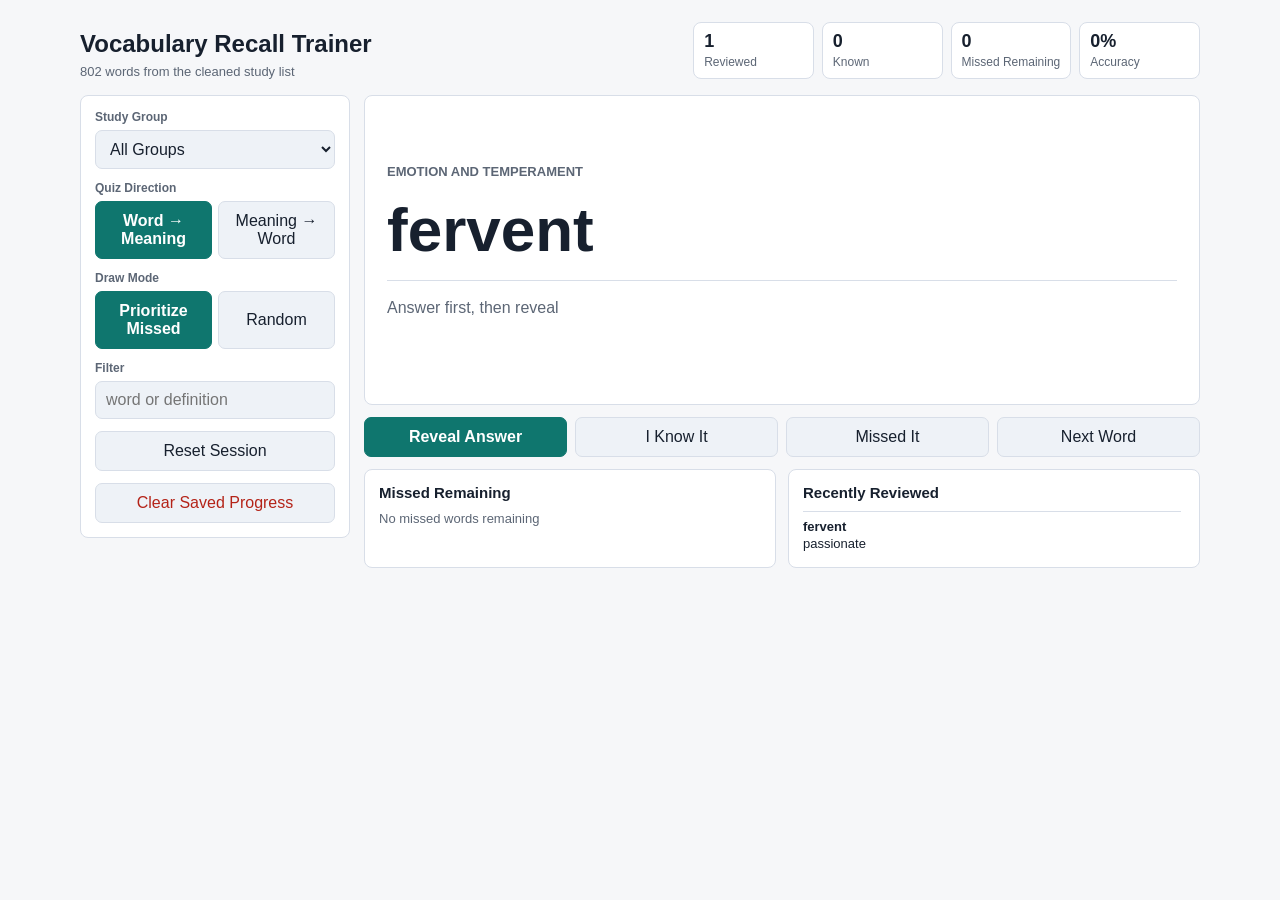
==== commit 9427974d: "Add missed-word queue and restart completed rounds" ====
--- a/vocab-quiz.html
+++ b/vocab-quiz.html
@@ -231,7 +231,7 @@
       <section class="stats" aria-label="Session stats">
         <div class="stat"><b id="seenCount">0</b><span>Reviewed</span></div>
         <div class="stat"><b id="knownCount">0</b><span>Known</span></div>
-        <div class="stat"><b id="missedCount">0</b><span>Missed</span></div>
+        <div class="stat" aria-live="polite"><b id="missedCount">0</b><span>Missed Remaining</span></div>
         <div class="stat"><b id="accuracy">0%</b><span>Accuracy</span></div>
       </section>
     </header>
@@ -273,10 +273,11 @@
           <button type="button" id="knowBtn">I Know It</button>
           <button type="button" id="missBtn">Missed It</button>
           <button type="button" id="nextBtn">Next Word</button>
+          <button type="button" id="restartBtn" class="primary" hidden>Start Again</button>
         </div>
         <section class="history">
           <div class="panel mini">
-            <h2>Missed This Session</h2>
+            <h2>Missed Remaining</h2>
             <div class="list" id="missedList"></div>
           </div>
           <div class="panel mini">
@@ -313,6 +314,7 @@
       knowBtn: document.getElementById("knowBtn"),
       missBtn: document.getElementById("missBtn"),
       nextBtn: document.getElementById("nextBtn"),
+      restartBtn: document.getElementById("restartBtn"),
       resetSession: document.getElementById("resetSession"),
       resetMemory: document.getElementById("resetMemory"),
       seenCount: document.getElementById("seenCount"),
@@ -338,6 +340,14 @@
       els.searchBox.addEventListener("input", pickNext);
       els.showAnswer.addEventListener("click", reveal);
       els.nextBtn.addEventListener("click", pickNext);
+      els.restartBtn.addEventListener("click", () => {
+        memory = {};
+        localStorage.removeItem(storageKey);
+        session.seen = 0; session.known = 0; session.missed = 0; session.recent = []; session.missedItems = [];
+        els.groupSelect.value = "";
+        els.searchBox.value = "";
+        setDraw("weak");
+      });
       els.knowBtn.addEventListener("click", () => grade(true));
       els.missBtn.addEventListener("click", () => grade(false));
       els.modeWord.addEventListener("click", () => setMode("word"));
@@ -389,16 +399,26 @@
     function pickNext() {
       const deck = filteredWords();
       answerVisible = false;
-      if (!deck.length) {
+      const pending = deck.filter(item => memory[item.word]?.status === "missed");
+      const uncleared = deck.filter(item => memory[item.word]?.status !== "known");
+      const pool = draw === "weak" ? (pending.length ? pending : uncleared) : deck;
+      els.restartBtn.hidden = !(deck.length && !pool.length);
+      if (!pool.length) {
         current = null;
         els.currentGroup.textContent = "";
-        els.promptText.textContent = "No matching words";
+        els.promptText.textContent = deck.length ? "All words cleared!" : "No matching words";
         els.promptText.classList.remove("definition");
-        els.answerText.textContent = "Try a different filter";
-        els.answerText.classList.add("hidden");
+        els.answerText.textContent = deck.length ? "All words in this selection are known." : "Try a different filter";
+        els.answerText.classList.remove("hidden");
+        els.showAnswer.disabled = els.knowBtn.disabled = els.missBtn.disabled = els.nextBtn.disabled = true;
+        updateStats();
+        renderLists();
         return;
       }
-      current = draw === "weak" ? weightedPick(deck) : deck[Math.floor(Math.random() * deck.length)];
+      els.showAnswer.disabled = els.knowBtn.disabled = els.missBtn.disabled = els.nextBtn.disabled = false;
+      const alternatives = pool.filter(item => item.word !== current?.word);
+      const candidates = alternatives.length ? alternatives : pool;
+      current = candidates[Math.floor(Math.random() * candidates.length)];
       session.seen += 1;
       session.recent.unshift(current);
       session.recent = dedupeByWord(session.recent).slice(0, 10);
@@ -407,21 +427,6 @@
       renderLists();
     }
 
-    function weightedPick(deck) {
-      const weighted = deck.map(item => {
-        const record = memory[item.word] || { score: 0, missed: 0, known: 0 };
-        const weight = Math.max(1, 6 - record.score + record.missed * 2);
-        return { item, weight };
-      });
-      const total = weighted.reduce((sum, entry) => sum + entry.weight, 0);
-      let roll = Math.random() * total;
-      for (const entry of weighted) {
-        roll -= entry.weight;
-        if (roll <= 0) return entry.item;
-      }
-      return weighted[0].item;
-    }
-
     function reveal() {
       if (!current) return;
       answerVisible = true;
@@ -432,6 +437,7 @@
       if (!current) return;
       if (!answerVisible) reveal();
       const record = memory[current.word] || { score: 0, known: 0, missed: 0 };
+      record.status = isKnown ? "known" : "missed";
       if (isKnown) {
         record.known += 1;
         record.score = Math.min(8, record.score + 1);
@@ -462,13 +468,13 @@
     function updateStats() {
       els.seenCount.textContent = session.seen;
       els.knownCount.textContent = session.known;
-      els.missedCount.textContent = session.missed;
+      els.missedCount.textContent = WORDS.filter(item => memory[item.word]?.status === "missed").length;
       const attempts = session.known + session.missed;
       els.accuracy.textContent = attempts ? Math.round(session.known / attempts * 100) + "%" : "0%";
     }
 
     function renderLists() {
-      els.missedList.innerHTML = renderItemList(session.missedItems, "No missed words yet");
+      els.missedList.innerHTML = renderItemList(WORDS.filter(item => memory[item.word]?.status === "missed"), "No missed words remaining");
       els.recentList.innerHTML = renderItemList(session.recent, "No review history yet");
     }
 
@@ -487,7 +493,16 @@
     }
 
     function loadMemory() {
-      try { return JSON.parse(localStorage.getItem(storageKey) || "{}"); }
+      try {
+        const saved = JSON.parse(localStorage.getItem(storageKey) || "{}");
+        if (!saved || typeof saved !== "object" || Array.isArray(saved)) return {};
+        for (const [word, record] of Object.entries(saved)) {
+          if (!record || typeof record !== "object") { delete saved[word]; continue; }
+          // Older progress did not record the latest answer; recheck previously missed words.
+          if (!record.status) record.status = record.missed > 0 ? "missed" : record.known > 0 ? "known" : "new";
+        }
+        return saved;
+      }
       catch { return {}; }
     }
 
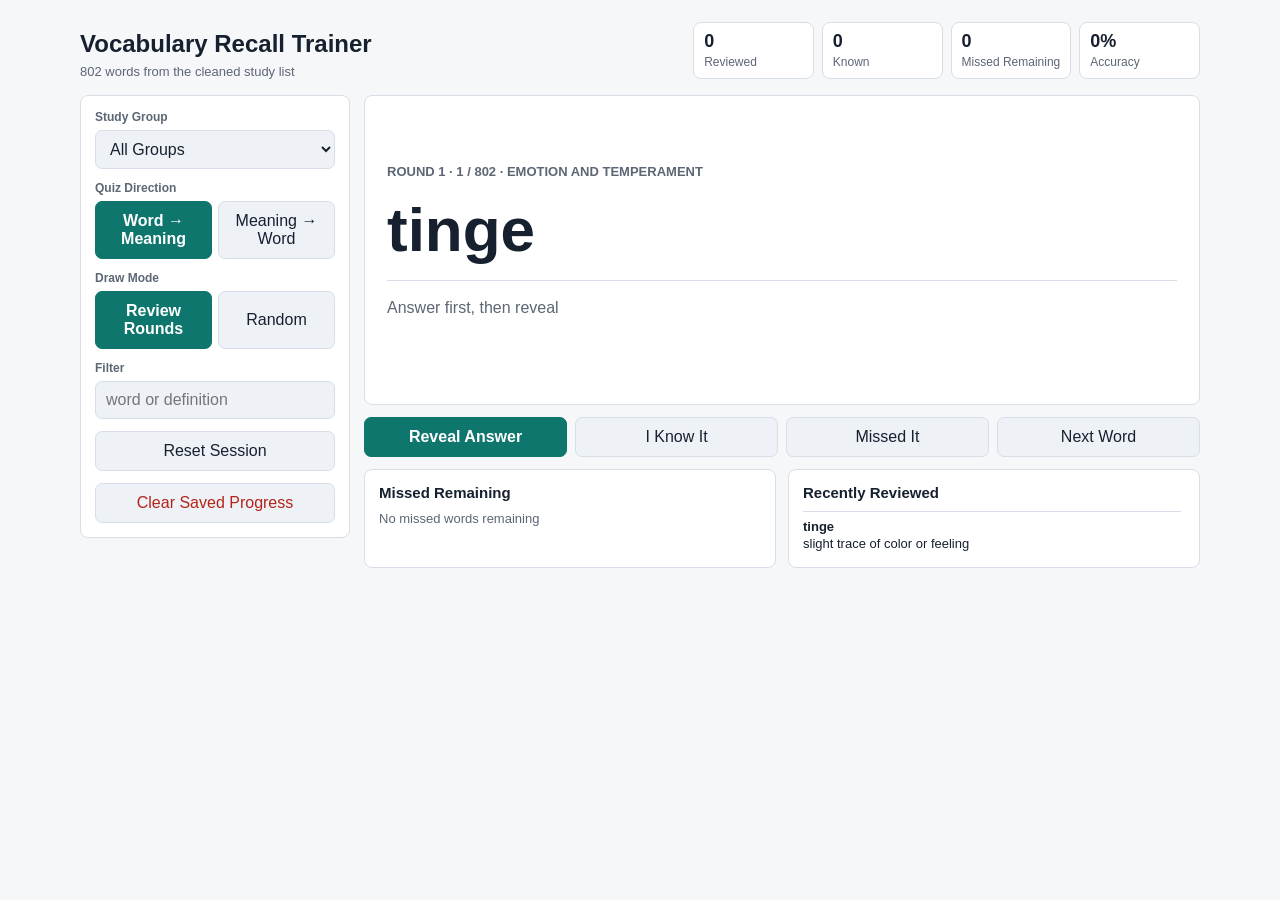
==== commit 79879f10: "Practice in saved rounds and retry misses next round" ====
--- a/vocab-quiz.html
+++ b/vocab-quiz.html
@@ -251,7 +251,7 @@
         <div>
           <label>Draw Mode</label>
           <div class="segmented">
-            <button type="button" id="drawWeak" class="active">Prioritize Missed</button>
+            <button type="button" id="drawWeak" class="active">Review Rounds</button>
             <button type="button" id="drawRandom">Random</button>
           </div>
         </div>
@@ -298,6 +298,32 @@
     let answerVisible = false;
     let mode = "word";
     let draw = "weak";
+    const roundStorageKey = "codex_vocab_quiz_rounds_v1";
+    let rounds = {};
+
+    function selectionKey() {
+      return JSON.stringify([els.groupSelect.value, els.searchBox.value.trim().toLowerCase()]);
+    }
+
+    function shuffled(words) {
+      const result = [...words];
+      for (let i = result.length - 1; i > 0; i--) {
+        const j = Math.floor(Math.random() * (i + 1));
+        [result[i], result[j]] = [result[j], result[i]];
+      }
+      return result;
+    }
+
+    function activeRound() {
+      const key = selectionKey();
+      if (!rounds[key]) rounds[key] = { number: 1, queue: shuffled(filteredWords().map(item => item.word)), index: 0, missed: [] };
+      return rounds[key];
+    }
+
+    function saveRoundProgress() {
+      localStorage.setItem(roundStorageKey, JSON.stringify({ rounds, session, mode, draw,
+        group: els.groupSelect.value, query: els.searchBox.value }));
+    }
 
     const els = {
       deckCount: document.getElementById("deckCount"),
@@ -330,7 +356,27 @@
     function init() {
       els.deckCount.textContent = WORDS.length;
       els.groupSelect.innerHTML = '<option value="">All Groups</option>' + GROUPS.map(group => '<option>' + escapeHtml(group) + '</option>').join("");
+      try {
+        const saved = JSON.parse(localStorage.getItem(roundStorageKey) || "null");
+        if (saved && saved.rounds && typeof saved.rounds === "object") {
+          const valid = new Set(WORDS.map(item => item.word));
+          for (const [key, round] of Object.entries(saved.rounds)) {
+            if (Array.isArray(round.queue) && Array.isArray(round.missed) &&
+                round.queue.every(word => valid.has(word)) && round.missed.every(word => round.queue.includes(word)) &&
+                Number.isInteger(round.index) && round.index >= 0 && round.index <= round.queue.length &&
+                Number.isInteger(round.number) && round.number > 0) rounds[key] = round;
+          }
+          if (saved.session) Object.assign(session, saved.session);
+          els.groupSelect.value = GROUPS.includes(saved.group) ? saved.group : "";
+          els.searchBox.value = typeof saved.query === "string" ? saved.query : "";
+          mode = saved.mode === "definition" ? "definition" : "word";
+          draw = saved.draw === "random" ? "random" : "weak";
+        }
+      } catch {}
       bind();
+      setMode(mode);
+      els.drawWeak.classList.toggle("active", draw === "weak");
+      els.drawRandom.classList.toggle("active", draw === "random");
       pickNext();
       updateStats();
     }
@@ -339,9 +385,10 @@
       els.groupSelect.addEventListener("change", pickNext);
       els.searchBox.addEventListener("input", pickNext);
       els.showAnswer.addEventListener("click", reveal);
-      els.nextBtn.addEventListener("click", pickNext);
+      els.nextBtn.addEventListener("click", () => grade(false));
       els.restartBtn.addEventListener("click", () => {
         memory = {};
+        rounds = {};
         localStorage.removeItem(storageKey);
         session.seen = 0; session.known = 0; session.missed = 0; session.recent = []; session.missedItems = [];
         els.groupSelect.value = "";
@@ -358,15 +405,17 @@
         session.seen = 0; session.known = 0; session.missed = 0; session.recent = []; session.missedItems = [];
         updateStats();
         renderLists();
+        saveRoundProgress();
       });
       els.resetMemory.addEventListener("click", () => {
         memory = {};
+        rounds = {};
         localStorage.removeItem(storageKey);
         pickNext();
       });
       window.addEventListener("keydown", event => {
         if (event.target.matches("input, select")) return;
-        if (event.key === " ") { event.preventDefault(); answerVisible ? pickNext() : reveal(); }
+        if (event.key === " ") { event.preventDefault(); answerVisible ? grade(false) : reveal(); }
         if (event.key === "1") grade(true);
         if (event.key === "2") grade(false);
       });
@@ -377,6 +426,7 @@
       els.modeWord.classList.toggle("active", mode === "word");
       els.modeDef.classList.toggle("active", mode === "definition");
       renderCard();
+      saveRoundProgress();
     }
 
     function setDraw(nextDraw) {
@@ -399,9 +449,8 @@
     function pickNext() {
       const deck = filteredWords();
       answerVisible = false;
-      const pending = deck.filter(item => memory[item.word]?.status === "missed");
-      const uncleared = deck.filter(item => memory[item.word]?.status !== "known");
-      const pool = draw === "weak" ? (pending.length ? pending : uncleared) : deck;
+      const round = activeRound();
+      const pool = draw === "weak" ? deck.filter(item => item.word === round.queue[round.index]) : deck;
       els.restartBtn.hidden = !(deck.length && !pool.length);
       if (!pool.length) {
         current = null;
@@ -413,18 +462,19 @@
         els.showAnswer.disabled = els.knowBtn.disabled = els.missBtn.disabled = els.nextBtn.disabled = true;
         updateStats();
         renderLists();
+        saveRoundProgress();
         return;
       }
       els.showAnswer.disabled = els.knowBtn.disabled = els.missBtn.disabled = els.nextBtn.disabled = false;
       const alternatives = pool.filter(item => item.word !== current?.word);
       const candidates = alternatives.length ? alternatives : pool;
       current = candidates[Math.floor(Math.random() * candidates.length)];
-      session.seen += 1;
       session.recent.unshift(current);
       session.recent = dedupeByWord(session.recent).slice(0, 10);
       renderCard();
       updateStats();
       renderLists();
+      saveRoundProgress();
     }
 
     function reveal() {
@@ -450,6 +500,18 @@
         session.missedItems = dedupeByWord(session.missedItems).slice(0, 20);
       }
       memory[current.word] = record;
+      session.seen += 1;
+      if (draw === "weak") {
+        const round = activeRound();
+        if (!isKnown) round.missed.push(current.word);
+        round.index += 1;
+        if (round.index === round.queue.length && round.missed.length) {
+          round.queue = shuffled(round.missed);
+          round.missed = [];
+          round.index = 0;
+          round.number += 1;
+        }
+      }
       saveMemory();
       pickNext();
     }
@@ -458,7 +520,10 @@
       if (!current) return;
       const prompt = mode === "word" ? current.word : current.definition;
       const answer = mode === "word" ? current.definition : current.word;
-      els.currentGroup.textContent = current.group;
+      const round = activeRound();
+      els.currentGroup.textContent = draw === "weak"
+        ? "Round " + round.number + " · " + (round.index + 1) + " / " + round.queue.length + " · " + current.group
+        : current.group;
       els.promptText.textContent = prompt;
       els.promptText.classList.toggle("definition", mode === "definition");
       els.answerText.textContent = answerVisible ? answer : "Answer first, then reveal";
